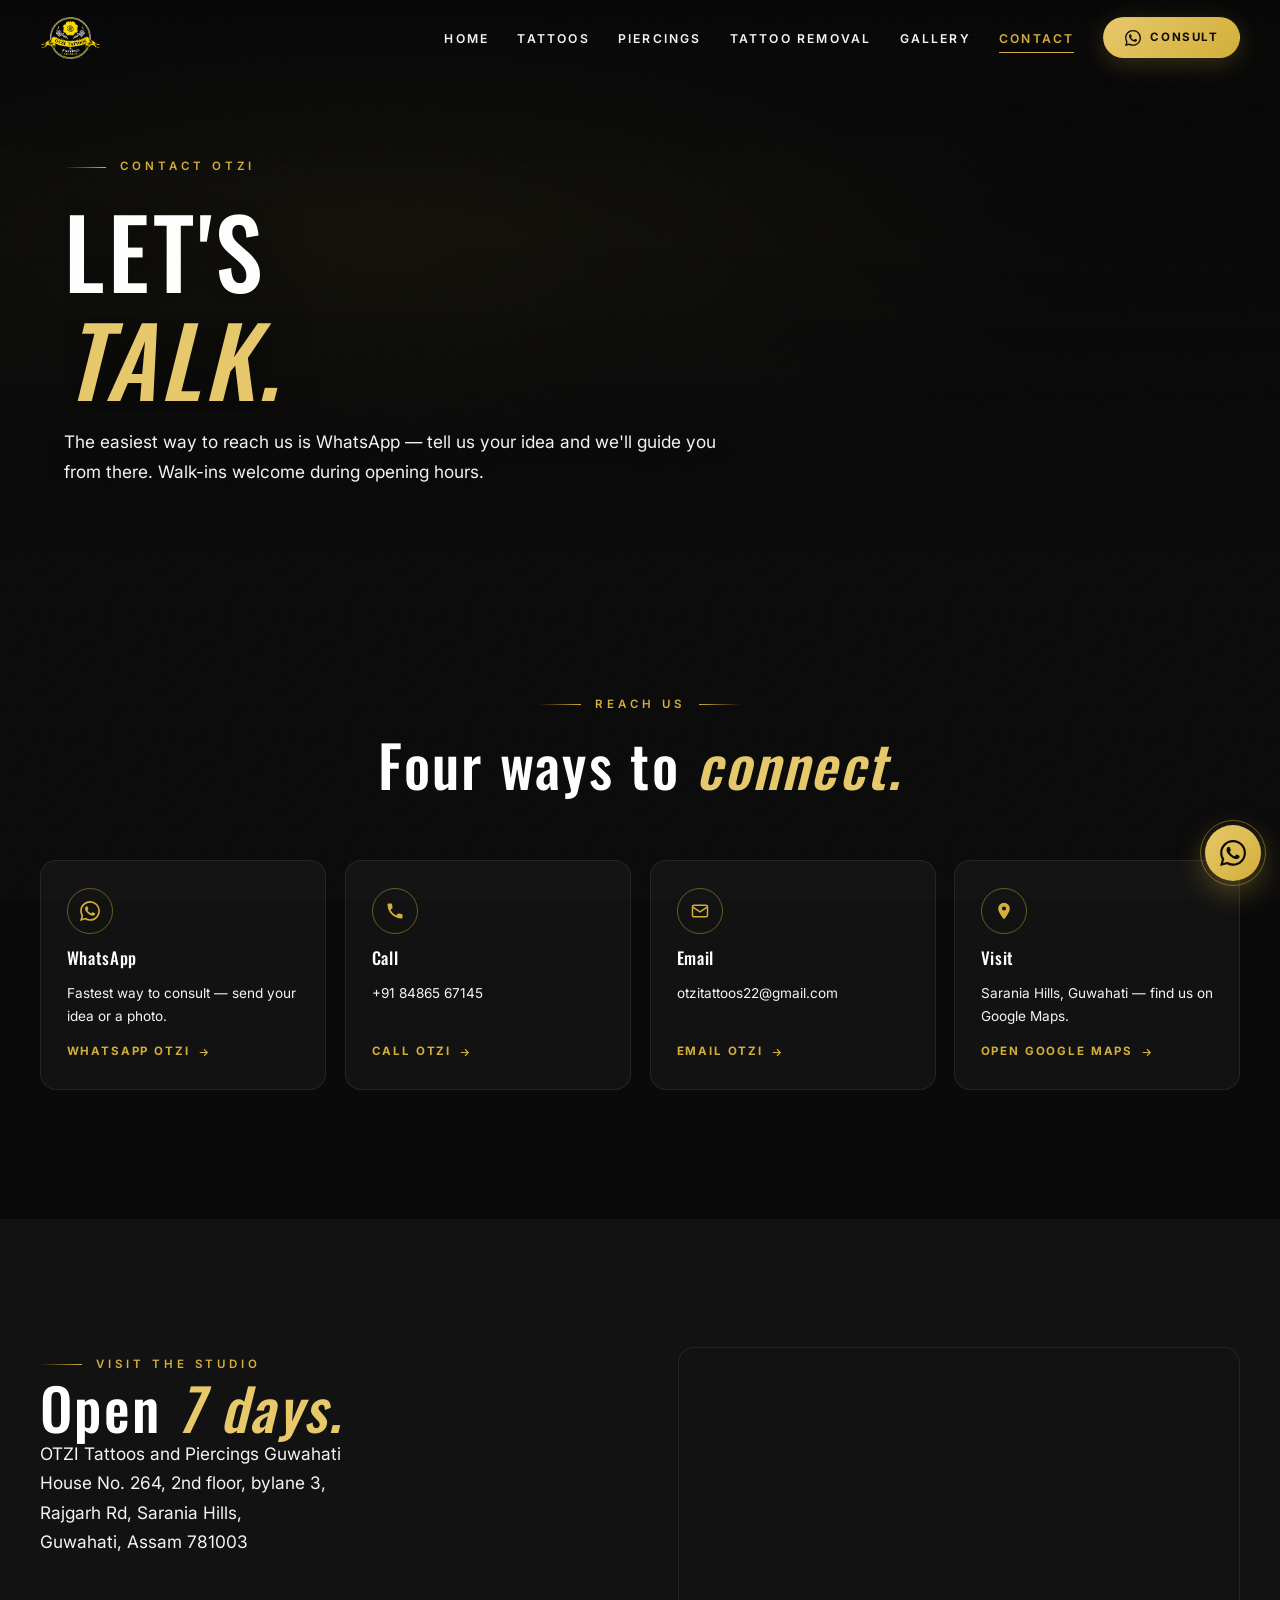
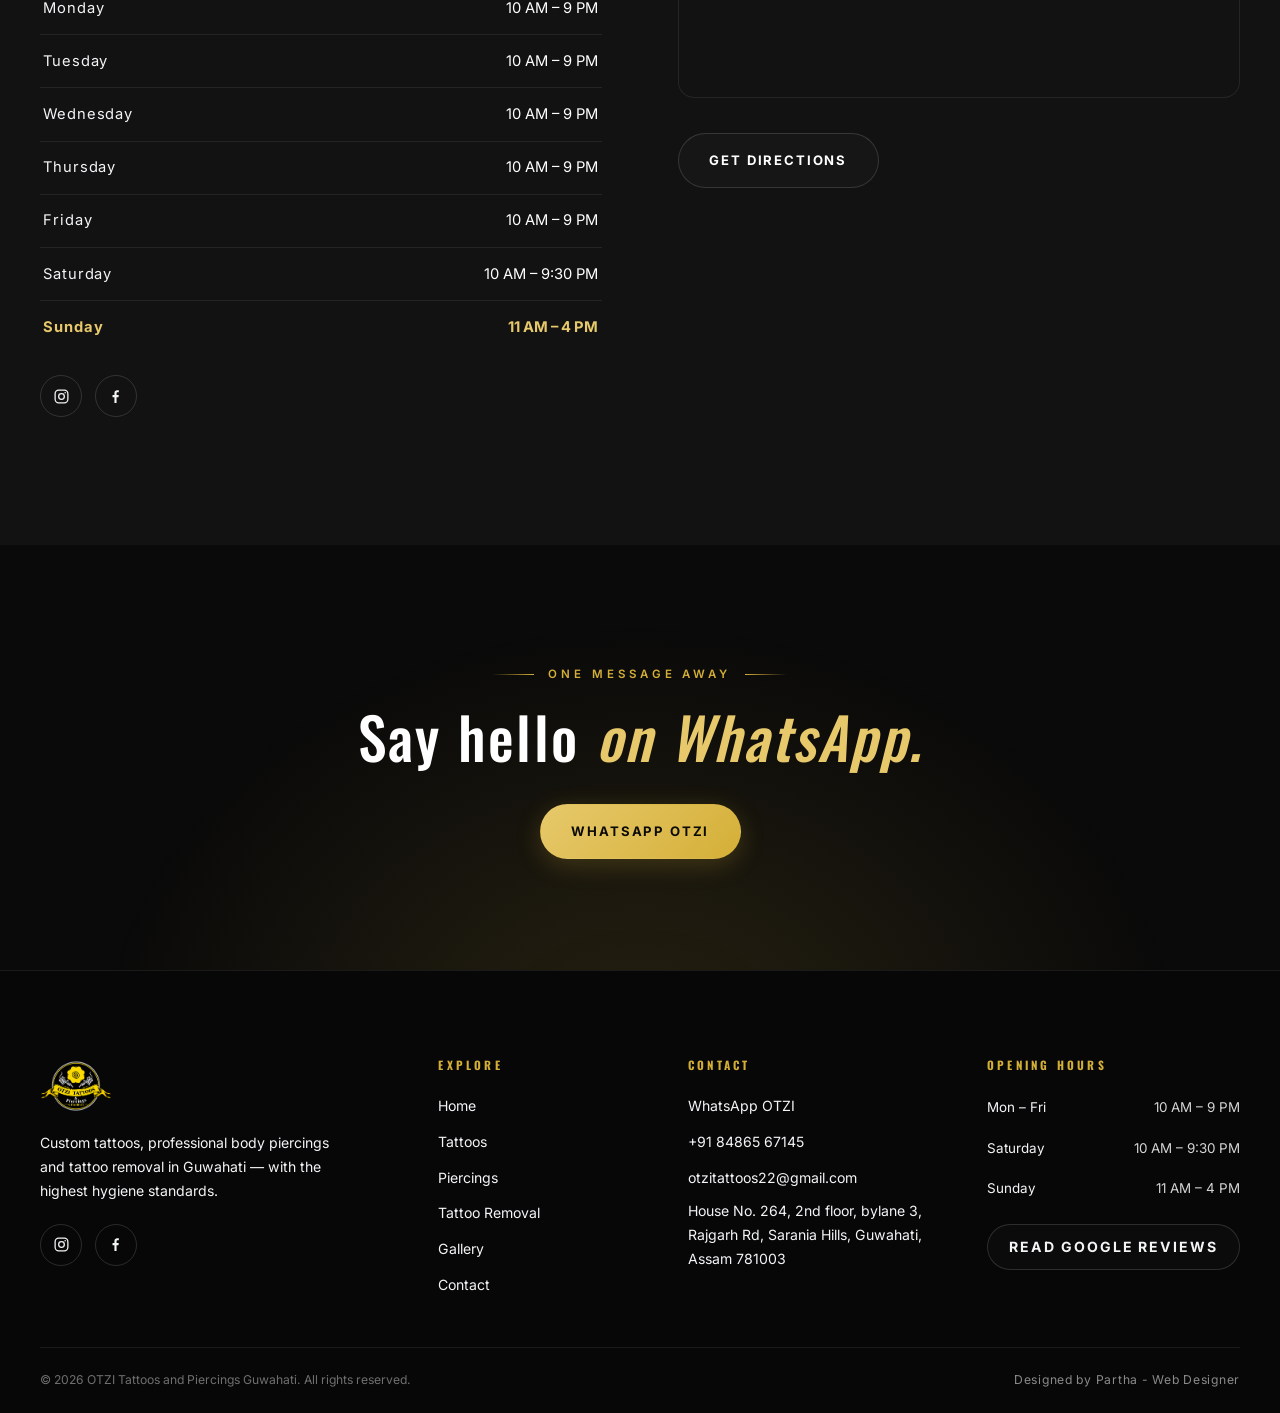
==== contact.html @ 778525e4 "Final testing  website" ====
<!DOCTYPE html>
<html lang="en">
<head>
  <meta charset="UTF-8">
  <meta name="viewport" content="width=device-width, initial-scale=1.0">
  <title>Contact OTZI Tattoos &amp; Piercings Guwahati</title>
  <meta name="description" content="Contact OTZI Tattoos and Piercings Guwahati — WhatsApp, call or email. House No. 264, 2nd floor, bylane 3, Rajgarh Rd, Sarania Hills, Guwahati. Open 7 days.">
  <link rel="canonical" href="./contact.html">
  <meta property="og:type" content="website">
  <meta property="og:title" content="Contact OTZI Tattoos &amp; Piercings Guwahati">
  <meta property="og:description" content="WhatsApp, call or visit OTZI in Sarania Hills, Guwahati. Open 7 days a week.">
  <meta property="og:image" content="assets/studio/reception.jpg">
  <link rel="icon" type="image/svg+xml" href="assets/logo/favicon.svg">
  <link rel="icon" type="image/png" href="assets/logo/logo.png">
  <link rel="preconnect" href="https://fonts.googleapis.com">
  <link rel="preconnect" href="https://fonts.gstatic.com" crossorigin>
  <link href="https://fonts.googleapis.com/css2?family=Oswald:wght@400;500;600;700&family=Inter:wght@300;400;500;600;700;800&display=swap" rel="stylesheet">
  <link rel="stylesheet" href="css/style.css">
</head>
<body>
  <a class="skip-link" href="#main">Skip to content</a>

  <header class="site-header" id="site-header">
    <div class="container header-inner">
      <a href="index.html" class="brand" data-testid="logo-link" aria-label="OTZI Tattoos and Piercings Guwahati — Home">
        <img src="assets/logo/logo.png" alt="OTZI Tattoos and Piercings Guwahati logo" class="brand-logo" width="300" height="120">
      </a>
      <nav class="main-nav" aria-label="Primary navigation">
        <ul>
          <li><a class="nav-link" data-nav="index.html" href="index.html" data-testid="nav-home">Home</a></li>
          <li><a class="nav-link" data-nav="tattoos.html" href="tattoos.html" data-testid="nav-tattoos">Tattoos</a></li>
          <li><a class="nav-link" data-nav="piercings.html" href="piercings.html" data-testid="nav-piercings">Piercings</a></li>
          <li><a class="nav-link" data-nav="tattoo-removal.html" href="tattoo-removal.html" data-testid="nav-removal">Tattoo Removal</a></li>
          <li><a class="nav-link" data-nav="gallery.html" href="gallery.html" data-testid="nav-gallery">Gallery</a></li>
          <li><a class="nav-link" data-nav="contact.html" href="contact.html" data-testid="nav-contact">Contact</a></li>
          <li><a class="btn btn-gold btn-sm" data-magnetic data-testid="nav-whatsapp" href="https://wa.me/918486567145?text=Hi%20OTZI%2C%20I%20want%20to%20consult%20about%20a%20tattoo%20or%20piercing." target="_blank" rel="noopener noreferrer"><svg viewBox="0 0 24 24" fill="currentColor" aria-hidden="true"><path d="M17.472 14.382c-.297-.149-1.758-.867-2.03-.967-.273-.099-.471-.148-.67.15-.197.297-.767.966-.94 1.164-.173.199-.347.223-.644.075-.297-.15-1.255-.463-2.39-1.475-.883-.788-1.48-1.761-1.653-2.059-.173-.297-.018-.458.13-.606.134-.133.298-.347.446-.52.149-.174.198-.298.298-.497.099-.198.05-.371-.025-.52-.075-.149-.669-1.612-.916-2.207-.242-.579-.487-.5-.669-.51-.173-.008-.371-.01-.57-.01-.198 0-.52.074-.792.372-.272.297-1.04 1.016-1.04 2.479 0 1.462 1.065 2.875 1.213 3.074.149.198 2.096 3.2 5.077 4.487.709.306 1.262.489 1.694.625.712.227 1.36.195 1.871.118.571-.085 1.758-.719 2.006-1.413.248-.694.248-1.289.173-1.413-.074-.124-.272-.198-.57-.347m-5.421 7.403h-.004a9.87 9.87 0 01-5.031-1.378l-.361-.214-3.741.982.998-3.648-.235-.374a9.86 9.86 0 01-1.51-5.26c.001-5.45 4.436-9.884 9.888-9.884 2.64 0 5.122 1.03 6.988 2.898a9.825 9.825 0 012.893 6.994c-.003 5.45-4.437 9.884-9.885 9.884m8.413-18.297A11.815 11.815 0 0012.05 0C5.495 0 .16 5.335.157 11.892c0 2.096.547 4.142 1.588 5.945L.057 24l6.305-1.654a11.882 11.882 0 005.683 1.448h.005c6.554 0 11.89-5.335 11.893-11.893a11.821 11.821 0 00-3.48-8.413Z"/></svg>Consult</a></li>
        </ul>
      </nav>
      <button class="menu-toggle" data-testid="menu-toggle" aria-label="Open menu" aria-expanded="false" aria-controls="mobile-menu"><span></span><span></span><span></span></button>
    </div>
  </header>

  <div class="mobile-menu" id="mobile-menu">
    <nav aria-label="Mobile navigation">
      <ul>
        <li><a class="m-link" data-nav="index.html" href="index.html" style="transition-delay:.06s">Home</a></li>
        <li><a class="m-link" data-nav="tattoos.html" href="tattoos.html" style="transition-delay:.11s">Tattoos</a></li>
        <li><a class="m-link" data-nav="piercings.html" href="piercings.html" style="transition-delay:.16s">Piercings</a></li>
        <li><a class="m-link" data-nav="tattoo-removal.html" href="tattoo-removal.html" style="transition-delay:.21s">Tattoo Removal</a></li>
        <li><a class="m-link" data-nav="gallery.html" href="gallery.html" style="transition-delay:.26s">Gallery</a></li>
        <li><a class="m-link" data-nav="contact.html" href="contact.html" style="transition-delay:.31s">Contact</a></li>
      </ul>
    </nav>
    <div class="m-cta">
      <a class="btn btn-gold" data-testid="mobile-whatsapp" href="https://wa.me/918486567145?text=Hi%20OTZI%2C%20I%20want%20to%20consult%20about%20a%20tattoo%20or%20piercing." target="_blank" rel="noopener noreferrer">Consult on WhatsApp</a>
    </div>
    <div class="m-socials socials">
      <a href="https://www.instagram.com/otzi_tattoos22?utm_source=ig_web_button_share_sheet&stkn=ZDNlZDc0MzIxNw==" target="_blank" rel="noopener noreferrer" aria-label="OTZI on Instagram" data-testid="mobile-instagram"><svg viewBox="0 0 24 24" fill="none" stroke="currentColor" stroke-width="1.8" aria-hidden="true"><rect x="3" y="3" width="18" height="18" rx="5"/><circle cx="12" cy="12" r="4"/><circle cx="17.2" cy="6.8" r="1.1" fill="currentColor" stroke="none"/></svg></a>
      <a href="https://www.facebook.com/share/1dkEFU6U72/" target="_blank" rel="noopener noreferrer" aria-label="OTZI on Facebook" data-testid="mobile-facebook"><svg viewBox="0 0 24 24" fill="currentColor" aria-hidden="true"><path d="M13.5 21v-8h2.7l.4-3.2h-3.1V7.7c0-.9.3-1.6 1.7-1.6h1.5V3.2c-.3 0-1.2-.1-2.3-.1-2.3 0-3.9 1.4-3.9 4v2.7H7.8V13h2.7v8h3z"/></svg></a>
    </div>
  </div>

  <main id="main">
    <!-- PAGE HERO -->
    <section class="page-hero hero" aria-label="Contact OTZI">
      <div class="hero-bg"><picture><source media="(min-width: 768px)" srcset="assets/studio/hero-desktop.jpg"><img src="assets/studio/hero-mobile.jpg" alt="OTZI studio in Sarania Hills, Guwahati" fetchpriority="high"></picture></div>
      <div class="hero-veil"></div>
      <div class="container hero-inner">
        <p class="eyebrow fade-item" style="--d:.1s">Contact OTZI</p>
        <h1>
          <span class="line"><span>LET'S</span></span>
          <span class="line"><span class="gold-i">TALK.</span></span>
        </h1>
        <p class="lead fade-item" style="--d:.35s">The easiest way to reach us is WhatsApp — tell us your idea and we'll guide you from there. Walk-ins welcome during opening hours.</p>
      </div>
    </section>

    <!-- CONTACT CARDS -->
    <section class="section" aria-labelledby="reach-title">
      <div class="container">
        <div class="section-head center">
          <p class="eyebrow centered reveal">Reach Us</p>
          <h2 id="reach-title" class="reveal" style="--d:.1s">Four ways to <span class="gold-i">connect.</span></h2>
        </div>
        <div class="contact-cards">
          <a class="contact-card reveal" style="--d:.05s" data-testid="contact-whatsapp" href="https://wa.me/918486567145?text=Hi%20OTZI%2C%20I%20want%20to%20consult%20about%20a%20tattoo%20or%20piercing." target="_blank" rel="noopener noreferrer">
            <span class="c-icon"><svg viewBox="0 0 24 24" fill="currentColor" aria-hidden="true"><path d="M17.472 14.382c-.297-.149-1.758-.867-2.03-.967-.273-.099-.471-.148-.67.15-.197.297-.767.966-.94 1.164-.173.199-.347.223-.644.075-.297-.15-1.255-.463-2.39-1.475-.883-.788-1.48-1.761-1.653-2.059-.173-.297-.018-.458.13-.606.134-.133.298-.347.446-.52.149-.174.198-.298.298-.497.099-.198.05-.371-.025-.52-.075-.149-.669-1.612-.916-2.207-.242-.579-.487-.5-.669-.51-.173-.008-.371-.01-.57-.01-.198 0-.52.074-.792.372-.272.297-1.04 1.016-1.04 2.479 0 1.462 1.065 2.875 1.213 3.074.149.198 2.096 3.2 5.077 4.487.709.306 1.262.489 1.694.625.712.227 1.36.195 1.871.118.571-.085 1.758-.719 2.006-1.413.248-.694.248-1.289.173-1.413-.074-.124-.272-.198-.57-.347m-5.421 7.403h-.004a9.87 9.87 0 01-5.031-1.378l-.361-.214-3.741.982.998-3.648-.235-.374a9.86 9.86 0 01-1.51-5.26c.001-5.45 4.436-9.884 9.888-9.884 2.64 0 5.122 1.03 6.988 2.898a9.825 9.825 0 012.893 6.994c-.003 5.45-4.437 9.884-9.885 9.884m8.413-18.297A11.815 11.815 0 0012.05 0C5.495 0 .16 5.335.157 11.892c0 2.096.547 4.142 1.588 5.945L.057 24l6.305-1.654a11.882 11.882 0 005.683 1.448h.005c6.554 0 11.89-5.335 11.893-11.893a11.821 11.821 0 00-3.48-8.413Z"/></svg></span>
            <h3>WhatsApp</h3>
            <p>Fastest way to consult — send your idea or a photo.</p>
            <span class="c-link">WhatsApp OTZI <svg viewBox="0 0 24 24" fill="none" stroke="currentColor" stroke-width="2" aria-hidden="true"><path d="M5 12h14M13 6l6 6-6 6"/></svg></span>
          </a>
          <a class="contact-card reveal" style="--d:.12s" data-testid="contact-call" href="tel:+918486567145">
            <span class="c-icon"><svg viewBox="0 0 24 24" fill="currentColor" aria-hidden="true"><path d="M6.62 10.79a15.05 15.05 0 006.59 6.59l2.2-2.2a1 1 0 011.02-.24c1.12.37 2.33.57 3.57.57a1 1 0 011 1V20a1 1 0 01-1 1C10.4 21 3 13.6 3 4a1 1 0 011-1h3.5a1 1 0 011 1c0 1.25.2 2.45.57 3.57a1 1 0 01-.25 1.02l-2.2 2.2z"/></svg></span>
            <h3>Call</h3>
            <p>+91 84865 67145</p>
            <span class="c-link">Call OTZI <svg viewBox="0 0 24 24" fill="none" stroke="currentColor" stroke-width="2" aria-hidden="true"><path d="M5 12h14M13 6l6 6-6 6"/></svg></span>
          </a>
          <a class="contact-card reveal" style="--d:.19s" data-testid="contact-email" href="mailto:otzitattoos22@gmail.com">
            <span class="c-icon"><svg viewBox="0 0 24 24" fill="none" stroke="currentColor" stroke-width="1.8" aria-hidden="true"><rect x="3" y="5" width="18" height="14" rx="2"/><path d="M3 7l9 6 9-6"/></svg></span>
            <h3>Email</h3>
            <p>otzitattoos22@gmail.com</p>
            <span class="c-link">Email OTZI <svg viewBox="0 0 24 24" fill="none" stroke="currentColor" stroke-width="2" aria-hidden="true"><path d="M5 12h14M13 6l6 6-6 6"/></svg></span>
          </a>
          <a class="contact-card reveal" style="--d:.26s" data-testid="contact-maps" href="https://maps.app.goo.gl/goTLdsNbNupBTDGr5" target="_blank" rel="noopener noreferrer">
            <span class="c-icon"><svg viewBox="0 0 24 24" fill="currentColor" aria-hidden="true"><path d="M12 2a7 7 0 00-7 7c0 5.25 7 13 7 13s7-7.75 7-13a7 7 0 00-7-7zm0 9.5A2.5 2.5 0 1112 6.5a2.5 2.5 0 010 5z"/></svg></span>
            <h3>Visit</h3>
            <p>Sarania Hills, Guwahati — find us on Google Maps.</p>
            <span class="c-link">Open Google Maps <svg viewBox="0 0 24 24" fill="none" stroke="currentColor" stroke-width="2" aria-hidden="true"><path d="M5 12h14M13 6l6 6-6 6"/></svg></span>
          </a>
        </div>
      </div>
    </section>

    <!-- HOURS + MAP -->
    <section class="section section-alt" aria-labelledby="visit-title">
      <div class="container split" style="align-items:start">
        <div>
          <p class="eyebrow reveal">Visit The Studio</p>
          <h2 id="visit-title" class="reveal" style="--d:.1s">Open <span class="gold-i">7 days.</span></h2>
          <p class="lead reveal" style="--d:.18s">OTZI Tattoos and Piercings Guwahati<br>House No. 264, 2nd floor, bylane 3,<br>Rajgarh Rd, Sarania Hills,<br>Guwahati, Assam 781003</p>
          <table class="hours-table reveal" style="--d:.26s;margin-top:1.6rem" aria-label="Opening hours">
            <tbody>
              <tr data-day="1"><td>Monday</td><td>10 AM – 9 PM</td></tr>
              <tr data-day="2"><td>Tuesday</td><td>10 AM – 9 PM</td></tr>
              <tr data-day="3"><td>Wednesday</td><td>10 AM – 9 PM</td></tr>
              <tr data-day="4"><td>Thursday</td><td>10 AM – 9 PM</td></tr>
              <tr data-day="5"><td>Friday</td><td>10 AM – 9 PM</td></tr>
              <tr data-day="6"><td>Saturday</td><td>10 AM – 9:30 PM</td></tr>
              <tr data-day="0"><td>Sunday</td><td>11 AM – 4 PM</td></tr>
            </tbody>
          </table>
          <div class="socials reveal" style="--d:.34s">
            <a href="https://www.instagram.com/otzi_tattoos22?utm_source=ig_web_button_share_sheet&stkn=ZDNlZDc0MzIxNw==" target="_blank" rel="noopener noreferrer" aria-label="OTZI on Instagram" data-testid="contact-instagram"><svg viewBox="0 0 24 24" fill="none" stroke="currentColor" stroke-width="1.8" aria-hidden="true"><rect x="3" y="3" width="18" height="18" rx="5"/><circle cx="12" cy="12" r="4"/><circle cx="17.2" cy="6.8" r="1.1" fill="currentColor" stroke="none"/></svg></a>
            <a href="https://www.facebook.com/share/1dkEFU6U72/" target="_blank" rel="noopener noreferrer" aria-label="OTZI on Facebook" data-testid="contact-facebook"><svg viewBox="0 0 24 24" fill="currentColor" aria-hidden="true"><path d="M13.5 21v-8h2.7l.4-3.2h-3.1V7.7c0-.9.3-1.6 1.7-1.6h1.5V3.2c-.3 0-1.2-.1-2.3-.1-2.3 0-3.9 1.4-3.9 4v2.7H7.8V13h2.7v8h3z"/></svg></a>
          </div>
        </div>
        <div>
          <div class="map-frame reveal-scale" style="--d:.15s">
            <iframe title="OTZI Tattoos and Piercings Guwahati on Google Maps" src="https://www.google.com/maps?q=OTZI+Tattoos+and+Piercings+Guwahati&output=embed" loading="lazy" referrerpolicy="no-referrer-when-downgrade" allowfullscreen></iframe>
          </div>
          <div class="hero-ctas reveal" style="--d:.25s">
            <a class="btn btn-outline" data-testid="contact-directions" href="https://maps.app.goo.gl/goTLdsNbNupBTDGr5" target="_blank" rel="noopener noreferrer">Get Directions</a>
          </div>
        </div>
      </div>
    </section>

    <!-- CTA -->
    <section class="cta-band" aria-labelledby="cta-title">
      <div class="container">
        <p class="eyebrow centered reveal">One Message Away</p>
        <h2 id="cta-title" class="reveal" style="--d:.1s">Say hello <span class="gold-i">on WhatsApp.</span></h2>
        <div class="hero-ctas reveal" style="--d:.3s">
          <a class="btn btn-gold" data-magnetic data-testid="contact-final-cta" href="https://wa.me/918486567145?text=Hi%20OTZI%2C%20I%20want%20to%20consult%20about%20a%20tattoo%20or%20piercing." target="_blank" rel="noopener noreferrer">WhatsApp OTZI</a>
        </div>
      </div>
    </section>
  </main>

  <footer class="site-footer">
    <div class="container footer-grid">
      <div class="footer-brand">
        <img src="assets/logo/logo.png" alt="OTZI Tattoos and Piercings Guwahati logo" class="footer-logo" width="300" height="120" loading="lazy">
        <p>Custom tattoos, professional body piercings and tattoo removal in Guwahati — with the highest hygiene standards.</p>
        <div class="socials">
          <a href="https://www.instagram.com/otzi_tattoos22?utm_source=ig_web_button_share_sheet&stkn=ZDNlZDc0MzIxNw==" target="_blank" rel="noopener noreferrer" aria-label="OTZI on Instagram" data-testid="footer-instagram"><svg viewBox="0 0 24 24" fill="none" stroke="currentColor" stroke-width="1.8" aria-hidden="true"><rect x="3" y="3" width="18" height="18" rx="5"/><circle cx="12" cy="12" r="4"/><circle cx="17.2" cy="6.8" r="1.1" fill="currentColor" stroke="none"/></svg></a>
          <a href="https://www.facebook.com/share/1dkEFU6U72/" target="_blank" rel="noopener noreferrer" aria-label="OTZI on Facebook" data-testid="footer-facebook"><svg viewBox="0 0 24 24" fill="currentColor" aria-hidden="true"><path d="M13.5 21v-8h2.7l.4-3.2h-3.1V7.7c0-.9.3-1.6 1.7-1.6h1.5V3.2c-.3 0-1.2-.1-2.3-.1-2.3 0-3.9 1.4-3.9 4v2.7H7.8V13h2.7v8h3z"/></svg></a>
        </div>
      </div>
      <div class="footer-col">
        <h3 class="footer-h">Explore</h3>
        <ul>
          <li><a href="index.html" data-testid="footer-home">Home</a></li>
          <li><a href="tattoos.html" data-testid="footer-tattoos">Tattoos</a></li>
          <li><a href="piercings.html" data-testid="footer-piercings">Piercings</a></li>
          <li><a href="tattoo-removal.html" data-testid="footer-removal">Tattoo Removal</a></li>
          <li><a href="gallery.html" data-testid="footer-gallery">Gallery</a></li>
          <li><a href="contact.html" data-testid="footer-contact">Contact</a></li>
        </ul>
      </div>
      <div class="footer-col">
        <h3 class="footer-h">Contact</h3>
        <ul>
          <li><a href="https://wa.me/918486567145?text=Hi%20OTZI%2C%20I%20want%20to%20consult%20about%20a%20tattoo%20or%20piercing." target="_blank" rel="noopener noreferrer" data-testid="footer-whatsapp">WhatsApp OTZI</a></li>
          <li><a href="tel:+918486567145" data-testid="footer-phone">+91 84865 67145</a></li>
          <li><a href="mailto:otzitattoos22@gmail.com" data-testid="footer-email">otzitattoos22@gmail.com</a></li>
          <li><p>House No. 264, 2nd floor, bylane 3, Rajgarh Rd, Sarania Hills, Guwahati, Assam 781003</p></li>
        </ul>
      </div>
      <div class="footer-col">
        <h3 class="footer-h">Opening Hours</h3>
        <ul class="footer-hours">
          <li><span>Mon – Fri</span><span>10 AM – 9 PM</span></li>
          <li><span>Saturday</span><span>10 AM – 9:30 PM</span></li>
          <li><span>Sunday</span><span>11 AM – 4 PM</span></li>
        </ul>
        <div style="margin-top:1.2rem">
          <a class="btn btn-outline btn-sm" href="https://maps.app.goo.gl/goTLdsNbNupBTDGr5" target="_blank" rel="noopener noreferrer" data-testid="footer-reviews">Read Google Reviews</a>
        </div>
      </div>
    </div>
    <div class="footer-bottom container">
      <span>© 2026 OTZI Tattoos and Piercings Guwahati. All rights reserved.</span>
      <span class="credit">Designed by Partha - Web Designer</span>
    </div>
  </footer>

  <a class="wa-float" href="https://wa.me/918486567145?text=Hi%20OTZI%2C%20I%20want%20to%20consult%20about%20a%20tattoo%20or%20piercing." target="_blank" rel="noopener noreferrer" aria-label="Chat with OTZI on WhatsApp" data-testid="wa-float">
    <svg viewBox="0 0 24 24" fill="currentColor" aria-hidden="true"><path d="M17.472 14.382c-.297-.149-1.758-.867-2.03-.967-.273-.099-.471-.148-.67.15-.197.297-.767.966-.94 1.164-.173.199-.347.223-.644.075-.297-.15-1.255-.463-2.39-1.475-.883-.788-1.48-1.761-1.653-2.059-.173-.297-.018-.458.13-.606.134-.133.298-.347.446-.52.149-.174.198-.298.298-.497.099-.198.05-.371-.025-.52-.075-.149-.669-1.612-.916-2.207-.242-.579-.487-.5-.669-.51-.173-.008-.371-.01-.57-.01-.198 0-.52.074-.792.372-.272.297-1.04 1.016-1.04 2.479 0 1.462 1.065 2.875 1.213 3.074.149.198 2.096 3.2 5.077 4.487.709.306 1.262.489 1.694.625.712.227 1.36.195 1.871.118.571-.085 1.758-.719 2.006-1.413.248-.694.248-1.289.173-1.413-.074-.124-.272-.198-.57-.347m-5.421 7.403h-.004a9.87 9.87 0 01-5.031-1.378l-.361-.214-3.741.982.998-3.648-.235-.374a9.86 9.86 0 01-1.51-5.26c.001-5.45 4.436-9.884 9.888-9.884 2.64 0 5.122 1.03 6.988 2.898a9.825 9.825 0 012.893 6.994c-.003 5.45-4.437 9.884-9.885 9.884m8.413-18.297A11.815 11.815 0 0012.05 0C5.495 0 .16 5.335.157 11.892c0 2.096.547 4.142 1.588 5.945L.057 24l6.305-1.654a11.882 11.882 0 005.683 1.448h.005c6.554 0 11.89-5.335 11.893-11.893a11.821 11.821 0 00-3.48-8.413Z"/></svg>
  </a>

  <script src="https://unpkg.com/lenis@1/dist/lenis.min.js" defer></script>
  <script src="js/main.js" defer></script>
</body>
</html>
---- css/style.css ----
/* ============================================================
   OTZI Tattoos & Piercings Guwahati — Premium Dark Minimal
   ============================================================ */
:root {
  --bg: #0a0a0a;
  --bg-2: #121212;
  --card: #121212;
  --card-2: #161616;
  --gold: #d4af37;
  --gold-light: #e7c96b;
  --text: #ffffff;
  --muted: #f3f4f6;
  --border: rgba(255, 255, 255, 0.08);
  --border-strong: rgba(255, 255, 255, 0.14);
  --gold-border: rgba(212, 175, 55, 0.45);
  --serif: "Oswald", "Arial Narrow", sans-serif;
  --sans: "Inter", "Segoe UI", sans-serif;
  --ease: cubic-bezier(0.16, 1, 0.3, 1);
  --container: 1200px;
  --header-h: 76px;
}

* { margin: 0; padding: 0; box-sizing: border-box; }

html {
  scroll-behavior: smooth;
  -webkit-text-size-adjust: 100%;
}

body {
  background: var(--bg);
  color: var(--text);
  font-family: var(--sans);
  font-size: 1rem;
  line-height: 1.7;
  overflow-x: hidden;
  -webkit-font-smoothing: antialiased;
}

img, video { max-width: 100%; display: block; }
img { height: auto; }
a { color: inherit; text-decoration: none; }
ul { list-style: none; }
button { font-family: inherit; cursor: pointer; }

::selection { background: var(--gold); color: #0a0a0a; }

body::before {
  content: "";
  position: fixed;
  inset: 0;
  pointer-events: none;
  z-index: 2000;
  opacity: 0.05;
  background-image: url("data:image/svg+xml,%3Csvg xmlns='http://www.w3.org/2000/svg' width='120' height='120'%3E%3Cfilter id='n'%3E%3CfeTurbulence type='fractalNoise' baseFrequency='0.9' numOctaves='2'/%3E%3C/filter%3E%3Crect width='120' height='120' filter='url(%23n)' opacity='0.6'/%3E%3C/svg%3E");
}

:focus-visible {
  outline: 2px solid var(--gold);
  outline-offset: 3px;
  border-radius: 2px;
}

.container {
  width: min(var(--container), 100% - 2.5rem);
  margin-inline: auto;
}

.skip-link {
  position: absolute;
  left: -999px;
  top: 0;
  background: var(--gold);
  color: #0a0a0a;
  padding: 0.6rem 1.2rem;
  z-index: 3000;
  font-weight: 700;
}
.skip-link:focus { left: 0.6rem; top: 0.6rem; }

/* ---------- Typography ---------- */
h1, h2, h3, .serif { font-family: var(--serif); font-weight: 400; line-height: 1.12; }
h1 { font-size: clamp(2.6rem, 8.5vw, 6rem); letter-spacing: 0.02em; }
h2 { font-size: clamp(2rem, 5.4vw, 3.6rem); letter-spacing: 0.015em; }
h3 { font-size: clamp(1.25rem, 2.6vw, 1.7rem); }

.eyebrow {
  display: inline-flex;
  align-items: center;
  gap: 0.9rem;
  font-size: 0.72rem;
  letter-spacing: 0.34em;
  text-transform: uppercase;
  color: var(--gold);
  font-weight: 600;
}
.eyebrow::before {
  content: "";
  width: 42px;
  height: 1px;
  background: linear-gradient(90deg, transparent, var(--gold));
}
.eyebrow.centered::after {
  content: "";
  width: 42px;
  height: 1px;
  background: linear-gradient(90deg, var(--gold), transparent);
}

.lead { color: var(--muted); font-size: clamp(0.95rem, 1.6vw, 1.08rem); max-width: 60ch; }
.center { text-align: center; }
.center .lead { margin-inline: auto; }
.gold { color: var(--gold); }
.gold-i { color: var(--gold-light); font-style: italic; }

/* ---------- Buttons ---------- */
.btn {
  display: inline-flex;
  align-items: center;
  justify-content: center;
  gap: 0.6rem;
  padding: 0.95rem 1.9rem;
  border-radius: 999px;
  font-size: 0.82rem;
  font-weight: 700;
  letter-spacing: 0.14em;
  text-transform: uppercase;
  border: 1px solid transparent;
  transition: transform 0.45s var(--ease), box-shadow 0.45s var(--ease),
    background-color 0.3s ease, color 0.3s ease, border-color 0.3s ease;
  will-change: transform;
  white-space: nowrap;
}
.btn svg { width: 16px; height: 16px; flex: none; }
.btn-gold {
  background: linear-gradient(135deg, var(--gold-light), var(--gold));
  color: #0c0a05;
  box-shadow: 0 6px 24px rgba(212, 175, 55, 0.22);
}
.btn-gold:hover {
  transform: translateY(-3px);
  box-shadow: 0 12px 34px rgba(212, 175, 55, 0.34);
}
.btn-outline {
  border-color: var(--border-strong);
  color: var(--text);
  background: rgba(255, 255, 255, 0.02);
}
.btn-outline:hover {
  border-color: var(--gold-border);
  color: var(--gold-light);
  transform: translateY(-3px);
}
.btn-sm { padding: 0.62rem 1.3rem; font-size: 0.72rem; }

/* ---------- Header ---------- */
.site-header {
  position: fixed;
  inset: 0 0 auto 0;
  z-index: 900;
  transition: background-color 0.45s ease, border-color 0.45s ease, box-shadow 0.45s ease;
  border-bottom: 1px solid transparent;
}
.site-header.scrolled {
  background: rgba(5, 5, 5, 0.86);
  backdrop-filter: blur(16px);
  -webkit-backdrop-filter: blur(16px);
  border-bottom-color: var(--border);
  box-shadow: 0 10px 40px rgba(0, 0, 0, 0.45);
}
.header-inner {
  display: flex;
  align-items: center;
  justify-content: space-between;
  gap: 1rem;
  height: var(--header-h);
}
.brand { display: inline-flex; align-items: center; z-index: 1001; }
.brand-logo {
  height: 46px;
  width: auto;
  transition: transform 0.5s var(--ease);
}
.brand:hover .brand-logo { transform: scale(1.04); }

.main-nav ul { display: flex; align-items: center; gap: clamp(1.1rem, 2.2vw, 2.1rem); }
.nav-link {
  position: relative;
  font-size: 0.76rem;
  font-weight: 600;
  letter-spacing: 0.18em;
  text-transform: uppercase;
  color: var(--muted);
  padding: 0.4rem 0;
  transition: color 0.3s ease;
}
.nav-link::after {
  content: "";
  position: absolute;
  left: 0;
  bottom: 0;
  width: 100%;
  height: 1px;
  background: var(--gold);
  transform: scaleX(0);
  transform-origin: right;
  transition: transform 0.45s var(--ease);
}
.nav-link:hover { color: var(--text); }
.nav-link:hover::after { transform: scaleX(1); transform-origin: left; }
.nav-link.active { color: var(--gold); }
.nav-link.active::after { transform: scaleX(1); }

.menu-toggle {
  display: none;
  flex-direction: column;
  justify-content: center;
  gap: 6px;
  width: 46px;
  height: 46px;
  background: transparent;
  border: 1px solid var(--border-strong);
  border-radius: 50%;
  align-items: center;
  z-index: 1001;
  transition: border-color 0.3s ease;
}
.menu-toggle span {
  display: block;
  width: 18px;
  height: 1.6px;
  background: var(--text);
  transition: transform 0.4s var(--ease), opacity 0.3s ease;
}
.menu-toggle:hover { border-color: var(--gold-border); }
.menu-toggle[aria-expanded="true"] span:nth-child(1) { transform: translateY(7.6px) rotate(45deg); }
.menu-toggle[aria-expanded="true"] span:nth-child(2) { opacity: 0; }
.menu-toggle[aria-expanded="true"] span:nth-child(3) { transform: translateY(-7.6px) rotate(-45deg); }

.mobile-menu {
  position: fixed;
  inset: 0;
  z-index: 950;
  background: rgba(5, 5, 5, 0.97);
  backdrop-filter: blur(10px);
  display: flex;
  flex-direction: column;
  justify-content: center;
  padding: calc(var(--header-h) + 1rem) 2rem 2.5rem;
  opacity: 0;
  visibility: hidden;
  transition: opacity 0.5s var(--ease), visibility 0.5s;
}
.mobile-menu.open { opacity: 1; visibility: visible; }
.mobile-menu nav ul { display: flex; flex-direction: column; gap: 0.35rem; }
.mobile-menu .m-link {
  display: block;
  font-family: var(--serif);
  font-size: clamp(1.9rem, 8vw, 2.7rem);
  padding: 0.45rem 0;
  color: var(--text);
  border-bottom: 1px solid var(--border);
  opacity: 0;
  transform: translateY(24px);
  transition: opacity 0.6s var(--ease), transform 0.6s var(--ease), color 0.3s ease, padding-left 0.3s ease;
}
.mobile-menu.open .m-link { opacity: 1; transform: none; }
.mobile-menu .m-link:hover, .mobile-menu .m-link.active { color: var(--gold); padding-left: 0.6rem; }
.mobile-menu .m-link.active { color: var(--gold); }
.mobile-menu .m-cta { margin-top: 1.8rem; opacity: 0; transform: translateY(20px); transition: opacity 0.6s var(--ease) 0.35s, transform 0.6s var(--ease) 0.35s; }
.mobile-menu.open .m-cta { opacity: 1; transform: none; }
.mobile-menu .m-socials { display: flex; gap: 1rem; margin-top: 1.6rem; opacity: 0; transition: opacity 0.6s ease 0.45s; }
.mobile-menu.open .m-socials { opacity: 1; }
body.menu-open { overflow: hidden; }

/* ---------- Hero ---------- */
.hero {
  position: relative;
  min-height: 100svh;
  display: flex;
  align-items: center;
  overflow: hidden;
  perspective: 1200px;
}
.hero-bg {
  position: absolute;
  inset: -6%;
  z-index: 0;
  will-change: transform;
}
.hero-bg img {
  width: 100%;
  height: 100%;
  object-fit: cover;
  object-position: center;
  transform: scale(1.05);
}
.hero-veil {
  position: absolute;
  inset: 0;
  z-index: 1;
  background:
    linear-gradient(180deg, rgba(5, 5, 5, 0.62) 0%, rgba(5, 5, 5, 0.42) 40%, var(--bg) 100%),
    radial-gradient(ellipse at 30% 45%, rgba(212, 175, 55, 0.1), transparent 55%);
}
.hero-inner {
  position: relative;
  z-index: 2;
  padding: calc(var(--header-h) + 3rem) 0 6rem;
  transform-style: preserve-3d;
}
.hero h1 { margin: 1.4rem 0 1.3rem; text-shadow: 0 4px 40px rgba(0, 0, 0, 0.6); }
.hero h1 .line { display: block; overflow: hidden; }
.hero h1 .line > span { display: inline-block; }
.hero .lead { text-shadow: 0 2px 18px rgba(0, 0, 0, 0.7); }
.hero-ctas { display: flex; flex-wrap: wrap; gap: 1rem; margin-top: 2.2rem; }
.hero-line {
  width: 72px;
  height: 1px;
  background: linear-gradient(90deg, var(--gold), transparent);
  margin-top: 2.6rem;
  position: relative;
}
.hero-line::after {
  content: "";
  position: absolute;
  inset: 0;
  background: linear-gradient(90deg, var(--gold-light), transparent);
  animation: lineGlow 3.2s ease-in-out infinite;
}
@keyframes lineGlow { 0%, 100% { opacity: 0.2; } 50% { opacity: 1; } }

.particles { position: absolute; inset: 0; z-index: 1; pointer-events: none; }
.particles i {
  position: absolute;
  width: 3px;
  height: 3px;
  border-radius: 50%;
  background: var(--gold);
  opacity: 0;
  animation: drift var(--dur, 14s) linear infinite;
  animation-delay: var(--del, 0s);
}
@keyframes drift {
  0% { transform: translate3d(0, 0, 0); opacity: 0; }
  12% { opacity: 0.55; }
  85% { opacity: 0.3; }
  100% { transform: translate3d(var(--dx, 30px), -46vh, 0); opacity: 0; }
}

.scroll-hint {
  position: absolute;
  left: 50%;
  bottom: 2rem;
  z-index: 3;
  transform: translateX(-50%);
  display: flex;
  flex-direction: column;
  align-items: center;
  gap: 0.6rem;
  color: var(--muted);
  font-size: 0.62rem;
  letter-spacing: 0.3em;
  text-transform: uppercase;
}
.scroll-hint::after {
  content: "";
  width: 1px;
  height: 44px;
  background: linear-gradient(180deg, var(--gold), transparent);
  animation: hintDrop 2.2s var(--ease) infinite;
}
@keyframes hintDrop {
  0% { transform: scaleY(0); transform-origin: top; }
  55% { transform: scaleY(1); transform-origin: top; }
  56% { transform-origin: bottom; }
  100% { transform: scaleY(0); transform-origin: bottom; }
}

/* Page hero (inner pages) */
.page-hero {
  position: relative;
  min-height: 62svh;
  display: flex;
  align-items: flex-end;
  overflow: hidden;
}
.page-hero .hero-inner { padding: calc(var(--header-h) + 4rem) 0 4.5rem; width: 100%; }
.page-hero h1 { margin: 1.2rem 0 1rem; }

/* ---------- Sections ---------- */
.section { padding: clamp(4.5rem, 10vw, 8.5rem) 0; position: relative; }
.section-alt { background: var(--bg-2); }
.section-head { margin-bottom: clamp(2.4rem, 5vw, 4rem); }
.section-head h2 { margin: 1.1rem 0 1rem; }
.split {
  display: grid;
  grid-template-columns: 1fr 1fr;
  gap: clamp(2.5rem, 6vw, 5.5rem);
  align-items: center;
}
.divider {
  height: 1px;
  background: linear-gradient(90deg, transparent, var(--border-strong), transparent);
  width: 100%;
}

/* ---------- Cards / grids ---------- */
.grid-3 { display: grid; grid-template-columns: repeat(3, 1fr); gap: 1.4rem; }
.grid-4 { display: grid; grid-template-columns: repeat(4, 1fr); gap: 1.4rem; }
.grid-2 { display: grid; grid-template-columns: repeat(2, 1fr); gap: 1.4rem; }

.card {
  position: relative;
  background: var(--card);
  border: 1px solid var(--border);
  border-radius: 14px;
  overflow: hidden;
  transition: border-color 0.4s ease, box-shadow 0.5s var(--ease), transform 0.5s var(--ease);
  transform-style: preserve-3d;
}
.card:hover {
  border-color: var(--gold-border);
  box-shadow: 0 24px 60px rgba(0, 0, 0, 0.55), 0 0 0 1px rgba(212, 175, 55, 0.12);
}
.card .media {
  overflow: hidden;
  aspect-ratio: 4 / 5;
  background: var(--bg-2);
}
.card .media img, .card .media video {
  width: 100%;
  height: 100%;
  object-fit: cover;
  transition: transform 1s var(--ease), filter 0.6s ease;
}
.card:hover .media img { transform: scale(1.07); }
.card .card-body { padding: 1.3rem 1.4rem 1.5rem; }
.card .card-body h3 { margin-bottom: 0.35rem; }
.card .card-body p { color: var(--muted); font-size: 0.9rem; }
.card .tag {
  position: absolute;
  top: 1rem;
  left: 1rem;
  z-index: 2;
  font-size: 0.62rem;
  letter-spacing: 0.22em;
  text-transform: uppercase;
  color: var(--gold-light);
  background: rgba(5, 5, 5, 0.72);
  border: 1px solid var(--gold-border);
  padding: 0.35rem 0.8rem;
  border-radius: 999px;
  backdrop-filter: blur(6px);
}

.chip-row { display: flex; flex-wrap: wrap; gap: 0.6rem; margin-top: 1.8rem; }
.chip {
  font-size: 0.74rem;
  letter-spacing: 0.08em;
  color: var(--muted);
  border: 1px solid var(--border);
  padding: 0.5rem 1rem;
  border-radius: 999px;
  transition: color 0.3s ease, border-color 0.3s ease, transform 0.3s var(--ease);
}
.chip:hover { color: var(--gold-light); border-color: var(--gold-border); transform: translateY(-2px); }

/* Feature list */
.feature {
  padding: 1.8rem;
  background: var(--card);
  border: 1px solid var(--border);
  border-radius: 14px;
  transition: border-color 0.4s ease, transform 0.5s var(--ease), background-color 0.4s ease;
}
.feature:hover { border-color: var(--gold-border); transform: translateY(-5px); background: var(--card-2); }
.feature .f-icon {
  width: 44px;
  height: 44px;
  display: grid;
  place-items: center;
  border: 1px solid var(--gold-border);
  border-radius: 50%;
  color: var(--gold);
  margin-bottom: 1.1rem;
}
.feature .f-icon svg { width: 19px; height: 19px; }
.feature h3 { font-size: 1.15rem; margin-bottom: 0.5rem; }
.feature p { color: var(--muted); font-size: 0.9rem; }

/* Stats */
.stats { display: flex; flex-wrap: wrap; gap: clamp(1.6rem, 4vw, 3.6rem); margin-top: 2.6rem; }
.stat .num { font-family: var(--serif); font-size: clamp(2rem, 4.5vw, 3rem); color: var(--gold-light); }
.stat .lbl { font-size: 0.72rem; letter-spacing: 0.24em; text-transform: uppercase; color: var(--muted); }

/* Editorial media blocks */
.media-frame {
  position: relative;
  border-radius: 16px;
  overflow: hidden;
  border: 1px solid var(--border);
}
.media-frame img, .media-frame video { width: 100%; height: 100%; object-fit: cover; }
.media-frame.tall { aspect-ratio: 4 / 5; }
.media-frame.wide { aspect-ratio: 16 / 10; }
.media-frame.square { aspect-ratio: 1 / 1; }
.media-frame::after {
  content: "";
  position: absolute;
  inset: 0;
  border-radius: inherit;
  box-shadow: inset 0 0 0 1px rgba(255, 255, 255, 0.05);
  pointer-events: none;
}
.media-grid { display: grid; grid-template-columns: repeat(6, 1fr); gap: 1.1rem; }
.media-grid .media-frame:nth-child(1) { grid-column: span 3; }
.media-grid .media-frame:nth-child(2) { grid-column: span 3; }
.media-grid .media-frame:nth-child(3) { grid-column: span 2; }
.media-grid .media-frame:nth-child(4) { grid-column: span 2; }
.media-grid .media-frame:nth-child(5) { grid-column: span 2; }

/* Video cards */
.video-card {
  position: relative;
  border-radius: 14px;
  overflow: hidden;
  border: 1px solid var(--border);
  background: var(--bg-2);
  aspect-ratio: 4 / 5;
}
.video-card.wide { aspect-ratio: 16 / 10; }
.video-card video { width: 100%; height: 100%; object-fit: cover; }
.video-fallback {
  position: absolute;
  inset: 0;
  display: none;
  place-items: center;
  text-align: center;
  padding: 1.4rem;
  background:
    radial-gradient(ellipse at 50% 40%, rgba(212, 175, 55, 0.12), transparent 60%),
    var(--bg-2);
}
.video-fallback span { color: var(--muted); font-size: 0.8rem; letter-spacing: 0.12em; text-transform: uppercase; }
.video-card.no-video .video-fallback { display: grid; }
.video-card.no-video video { display: none; }
.video-badge {
  position: absolute;
  top: 0.9rem;
  right: 0.9rem;
  z-index: 2;
  font-size: 0.6rem;
  letter-spacing: 0.2em;
  text-transform: uppercase;
  color: var(--text);
  background: rgba(5, 5, 5, 0.7);
  border: 1px solid var(--border-strong);
  border-radius: 999px;
  padding: 0.3rem 0.75rem;
  backdrop-filter: blur(6px);
}

/* ---------- Reviews ---------- */
.reviews-wrap {
  display: grid;
  grid-template-columns: 0.85fr 1.15fr;
  gap: clamp(2.5rem, 6vw, 5rem);
  align-items: start;
}
.rating-box {
  background: var(--card);
  border: 1px solid var(--border);
  border-radius: 18px;
  padding: clamp(1.8rem, 4vw, 3rem);
  text-align: center;
  position: sticky;
  top: calc(var(--header-h) + 1rem);
}
.rating-box .big { font-family: var(--serif); font-size: clamp(3.6rem, 8vw, 5.5rem); color: var(--gold-light); line-height: 1; }
.stars { display: flex; justify-content: center; gap: 0.3rem; margin: 1rem 0 0.4rem; color: var(--gold); }
.stars svg { width: 20px; height: 20px; }
.rating-box .count { color: var(--muted); font-size: 0.9rem; margin-bottom: 1.6rem; }
.testimonials { display: grid; gap: 1.2rem; }
.testimonial {
  background: var(--card);
  border: 1px solid var(--border);
  border-radius: 16px;
  padding: 1.7rem 1.8rem;
  transition: border-color 0.4s ease, transform 0.5s var(--ease);
}
.testimonial:hover { border-color: var(--gold-border); transform: translateY(-4px); }
.testimonial .t-stars { display: flex; gap: 0.2rem; color: var(--gold); margin-bottom: 0.9rem; }
.testimonial .t-stars svg { width: 14px; height: 14px; }
.testimonial blockquote { color: #d8d8d8; font-size: 0.94rem; line-height: 1.75; }
.testimonial .t-meta { margin-top: 1.1rem; display: flex; align-items: baseline; gap: 0.7rem; flex-wrap: wrap; }
.testimonial .t-name { font-weight: 700; font-size: 0.88rem; color: var(--text); }
.testimonial .t-when { font-size: 0.74rem; color: var(--muted); }
.testimonial .t-tag { font-size: 0.66rem; letter-spacing: 0.16em; text-transform: uppercase; color: var(--gold); border: 1px solid var(--gold-border); border-radius: 999px; padding: 0.22rem 0.7rem; }

/* ---------- Gallery ---------- */
.filters {
  display: flex;
  flex-wrap: wrap;
  gap: 0.6rem;
  justify-content: center;
  margin-bottom: 2.6rem;
}
.filter-btn {
  background: transparent;
  border: 1px solid var(--border-strong);
  color: var(--muted);
  border-radius: 999px;
  padding: 0.6rem 1.4rem;
  font-size: 0.74rem;
  font-weight: 700;
  letter-spacing: 0.14em;
  text-transform: uppercase;
  transition: all 0.35s var(--ease);
}
.filter-btn:hover { color: var(--text); border-color: var(--gold-border); transform: translateY(-2px); }
.filter-btn.active {
  background: linear-gradient(135deg, var(--gold-light), var(--gold));
  border-color: transparent;
  color: #0c0a05;
}
.masonry { columns: 3 300px; column-gap: 1.1rem; }
.m-item {
  position: relative;
  break-inside: avoid;
  margin-bottom: 1.1rem;
  border-radius: 14px;
  overflow: hidden;
  border: 1px solid var(--border);
  cursor: zoom-in;
  background: var(--bg-2);
  transition: border-color 0.35s ease, transform 0.5s var(--ease), opacity 0.45s ease;
}
.m-item:hover { border-color: var(--gold-border); transform: translateY(-4px); }
.m-item img { width: 100%; transition: transform 0.9s var(--ease); }
.m-item:hover img { transform: scale(1.05); }
.m-item .m-cap {
  position: absolute;
  inset: auto 0 0 0;
  padding: 2rem 1.1rem 0.9rem;
  background: linear-gradient(180deg, transparent, rgba(5, 5, 5, 0.85));
  font-size: 0.72rem;
  letter-spacing: 0.18em;
  text-transform: uppercase;
  color: var(--gold-light);
  opacity: 0;
  transform: translateY(8px);
  transition: opacity 0.4s ease, transform 0.4s var(--ease);
}
.m-item:hover .m-cap, .m-item:focus-visible .m-cap { opacity: 1; transform: none; }
.m-item.g-hide { display: none; }

/* Lightbox */
.lightbox {
  position: fixed;
  inset: 0;
  z-index: 1500;
  background: rgba(3, 3, 3, 0.94);
  backdrop-filter: blur(8px);
  display: grid;
  place-items: center;
  opacity: 0;
  visibility: hidden;
  transition: opacity 0.4s ease, visibility 0.4s;
}
.lightbox.open { opacity: 1; visibility: visible; }
.lightbox figure {
  max-width: min(1100px, 92vw);
  max-height: 86vh;
  display: flex;
  flex-direction: column;
  gap: 0.8rem;
}
.lightbox img {
  max-width: 100%;
  max-height: 76vh;
  width: auto;
  height: auto;
  margin-inline: auto;
  object-fit: contain;
  border-radius: 10px;
  border: 1px solid var(--border-strong);
  box-shadow: 0 30px 90px rgba(0, 0, 0, 0.7);
}
.lightbox figcaption { text-align: center; color: var(--muted); font-size: 0.78rem; letter-spacing: 0.2em; text-transform: uppercase; }
.lb-btn {
  position: absolute;
  width: 52px;
  height: 52px;
  border-radius: 50%;
  border: 1px solid var(--border-strong);
  background: rgba(10, 10, 10, 0.6);
  color: var(--text);
  display: grid;
  place-items: center;
  transition: border-color 0.3s ease, color 0.3s ease, transform 0.3s var(--ease);
  z-index: 2;
}
.lb-btn:hover { border-color: var(--gold); color: var(--gold-light); transform: scale(1.08); }
.lb-btn svg { width: 20px; height: 20px; }
.lb-close { top: 1.4rem; right: 1.4rem; }
.lb-prev { left: 1.2rem; top: 50%; transform: translateY(-50%); }
.lb-next { right: 1.2rem; top: 50%; transform: translateY(-50%); }
.lb-prev:hover { transform: translateY(-50%) scale(1.08); }
.lb-next:hover { transform: translateY(-50%) scale(1.08); }
.lb-count {
  position: absolute;
  top: 1.9rem;
  left: 1.6rem;
  color: var(--muted);
  font-size: 0.75rem;
  letter-spacing: 0.24em;
}
body.lb-open { overflow: hidden; }

/* ---------- Steps ---------- */
.steps { display: grid; grid-template-columns: repeat(3, 1fr); gap: 1.4rem; counter-reset: step; }
.step {
  position: relative;
  padding: 2.2rem 1.8rem 1.9rem;
  background: var(--card);
  border: 1px solid var(--border);
  border-radius: 16px;
  counter-increment: step;
  transition: border-color 0.4s ease, transform 0.5s var(--ease);
}
.step:hover { border-color: var(--gold-border); transform: translateY(-5px); }
.step::before {
  content: "0" counter(step);
  font-family: var(--serif);
  font-size: 2.4rem;
  color: transparent;
  -webkit-text-stroke: 1px var(--gold);
  display: block;
  margin-bottom: 0.9rem;
}
.step h3 { font-size: 1.15rem; margin-bottom: 0.5rem; }
.step p { color: var(--muted); font-size: 0.9rem; }

/* ---------- Services list ---------- */
.svc-list { display: grid; grid-template-columns: repeat(2, 1fr); gap: 0; border-top: 1px solid var(--border); }
.svc-item {
  display: flex;
  align-items: center;
  gap: 1rem;
  padding: 1.25rem 0.4rem;
  border-bottom: 1px solid var(--border);
  transition: padding-left 0.35s var(--ease), background-color 0.35s ease;
}
.svc-item:nth-child(odd) { border-right: 1px solid var(--border); padding-right: 1.5rem; }
.svc-item:nth-child(even) { padding-left: 1.5rem; }
.svc-item:hover { background: rgba(212, 175, 55, 0.04); }
.svc-item .dot { width: 6px; height: 6px; border-radius: 50%; background: var(--gold); flex: none; transition: transform 0.3s var(--ease); }
.svc-item:hover .dot { transform: scale(1.6); }
.svc-item h3 { font-size: 1.05rem; font-family: var(--sans); font-weight: 600; letter-spacing: 0.02em; }
.svc-item p { color: var(--muted); font-size: 0.82rem; }

/* ---------- Contact ---------- */
.contact-cards { display: grid; grid-template-columns: repeat(4, 1fr); gap: 1.2rem; }
.contact-card {
  display: flex;
  flex-direction: column;
  align-items: flex-start;
  gap: 0.9rem;
  padding: 1.7rem 1.6rem;
  background: var(--card);
  border: 1px solid var(--border);
  border-radius: 16px;
  transition: border-color 0.4s ease, transform 0.5s var(--ease), background-color 0.4s ease;
}
.contact-card:hover { border-color: var(--gold-border); transform: translateY(-5px); background: var(--card-2); }
.contact-card .c-icon {
  width: 46px;
  height: 46px;
  display: grid;
  place-items: center;
  border-radius: 50%;
  border: 1px solid var(--gold-border);
  color: var(--gold);
}
.contact-card .c-icon svg { width: 20px; height: 20px; }
.contact-card h3 { font-size: 1.05rem; }
.contact-card p { color: var(--muted); font-size: 0.85rem; word-break: break-word; }
.contact-card .c-link { margin-top: auto; font-size: 0.72rem; font-weight: 700; letter-spacing: 0.16em; text-transform: uppercase; color: var(--gold); display: inline-flex; align-items: center; gap: 0.45rem; }
.contact-card .c-link svg { width: 13px; height: 13px; transition: transform 0.3s var(--ease); }
.contact-card:hover .c-link svg { transform: translateX(4px); }

.hours-table { width: 100%; border-collapse: collapse; }
.hours-table tr { border-bottom: 1px solid var(--border); }
.hours-table tr:last-child { border-bottom: 0; }
.hours-table td { padding: 0.85rem 0.2rem; font-size: 0.92rem; }
.hours-table td:first-child { color: var(--muted); letter-spacing: 0.06em; }
.hours-table td:last-child { text-align: right; color: var(--text); }
.hours-table tr.today td { color: var(--gold-light); font-weight: 700; }

.map-frame {
  border-radius: 16px;
  overflow: hidden;
  border: 1px solid var(--border);
  aspect-ratio: 16 / 10;
  background: var(--bg-2);
}
.map-frame iframe { width: 100%; height: 100%; border: 0; filter: grayscale(1) invert(0.92) contrast(0.9); }

/* ---------- CTA band ---------- */
.cta-band {
  position: relative;
  text-align: center;
  padding: clamp(4rem, 9vw, 7rem) 0;
  overflow: hidden;
}
.cta-band::before {
  content: "";
  position: absolute;
  inset: 0;
  background: radial-gradient(ellipse at 50% 120%, rgba(212, 175, 55, 0.14), transparent 60%);
  pointer-events: none;
}
.cta-band h2 { margin: 1.2rem 0 1.1rem; }
.cta-band .hero-ctas { justify-content: center; }

/* ---------- Footer ---------- */
.site-footer {
  background: #070707;
  border-top: 1px solid var(--border);
  padding: clamp(3.5rem, 7vw, 5.5rem) 0 0;
}
.footer-grid {
  display: grid;
  grid-template-columns: 1.4fr 0.8fr 1fr 1fr;
  gap: clamp(2rem, 4vw, 3.5rem);
  padding-bottom: 3rem;
}
.footer-logo { height: 54px; width: auto; margin-bottom: 1.1rem; }
.footer-brand p { color: var(--muted); font-size: 0.88rem; max-width: 34ch; }
.footer-h {
  font-size: 0.72rem;
  letter-spacing: 0.28em;
  text-transform: uppercase;
  color: var(--gold);
  margin-bottom: 1.2rem;
  font-weight: 700;
}
.footer-col ul { display: grid; gap: 0.55rem; }
.footer-col a, .footer-col p { color: var(--muted); font-size: 0.88rem; transition: color 0.3s ease; }
.footer-col a:hover { color: var(--gold-light); }
.footer-hours li { display: flex; justify-content: space-between; gap: 1rem; color: var(--muted); font-size: 0.84rem; padding: 0.28rem 0; }
.footer-hours li span:last-child { color: #d5d5d5; }
.socials { display: flex; gap: 0.8rem; margin-top: 1.3rem; }
.socials a {
  width: 42px;
  height: 42px;
  border-radius: 50%;
  border: 1px solid var(--border-strong);
  display: grid;
  place-items: center;
  color: var(--muted);
  transition: all 0.35s var(--ease);
}
.socials a:hover { color: var(--gold); border-color: var(--gold-border); transform: translateY(-3px); }
.socials svg { width: 17px; height: 17px; }
.footer-bottom {
  border-top: 1px solid var(--border);
  padding: 1.4rem 0;
  display: flex;
  flex-wrap: wrap;
  justify-content: space-between;
  gap: 0.5rem 1.5rem;
  color: #6f6f6f;
  font-size: 0.76rem;
}
.footer-bottom .credit { color: #8a8a8a; letter-spacing: 0.06em; }
.footer-bottom .credit:hover { color: var(--gold); }

/* ---------- Floating WhatsApp ---------- */
.wa-float {
  position: fixed;
  right: 1.2rem;
  bottom: 1.2rem;
  z-index: 800;
  width: 56px;
  height: 56px;
  border-radius: 50%;
  display: grid;
  place-items: center;
  background: linear-gradient(135deg, var(--gold-light), var(--gold));
  color: #0c0a05;
  box-shadow: 0 10px 30px rgba(212, 175, 55, 0.35);
  transition: transform 0.4s var(--ease), box-shadow 0.4s var(--ease);
}
.wa-float svg { width: 26px; height: 26px; }
.wa-float:hover { transform: translateY(-4px) scale(1.05); box-shadow: 0 16px 40px rgba(212, 175, 55, 0.5); }
.wa-float::after {
  content: "";
  position: absolute;
  inset: -5px;
  border-radius: 50%;
  border: 1px solid var(--gold-border);
  animation: waPulse 2.6s ease-out infinite;
}
@keyframes waPulse {
  0% { transform: scale(0.85); opacity: 0.9; }
  100% { transform: scale(1.35); opacity: 0; }
}

/* ---------- Reveal animations ---------- */
.reveal, .reveal-left, .reveal-right, .reveal-scale {
  opacity: 0;
  transition: opacity 1s var(--ease), transform 1s var(--ease);
  transition-delay: var(--d, 0s);
  will-change: opacity, transform;
}
.reveal { transform: translateY(34px); }
.reveal-left { transform: translateX(-40px); }
.reveal-right { transform: translateX(40px); }
.reveal-scale { transform: scale(0.92); }
.in .reveal, .reveal.in, .reveal-left.in, .reveal-right.in, .reveal-scale.in { opacity: 1; transform: none; }

.hero h1 .line > span {
  transform: translateY(110%);
  transition: transform 1.1s var(--ease);
}
.hero.loaded h1 .line > span { transform: none; }
.hero .fade-item { opacity: 0; transform: translateY(22px); transition: opacity 0.9s var(--ease), transform 0.9s var(--ease); transition-delay: var(--d, 0s); }
.hero.loaded .fade-item { opacity: 1; transform: none; }

/* ---------- Responsive ---------- */
@media (max-width: 1024px) {
  .grid-4 { grid-template-columns: repeat(2, 1fr); }
  .footer-grid { grid-template-columns: 1fr 1fr; }
  .contact-cards { grid-template-columns: repeat(2, 1fr); }
  .reviews-wrap { grid-template-columns: 1fr; }
  .rating-box { position: static; }
}

@media (max-width: 860px) {
  .main-nav { display: none; }
  .menu-toggle { display: flex; }
  .grid-3 { grid-template-columns: repeat(2, 1fr); }
  .split { grid-template-columns: 1fr; }
  .split .order-m-1 { order: -1; }
  .steps { grid-template-columns: 1fr; }
  .media-grid { grid-template-columns: repeat(2, 1fr); }
  .media-grid .media-frame:nth-child(n) { grid-column: span 1; }
  .media-grid .media-frame:nth-child(1) { grid-column: span 2; }
}

@media (max-width: 560px) {
  :root { --header-h: 66px; }
  .brand-logo { height: 38px; }
  .grid-3, .grid-4, .grid-2, .contact-cards { grid-template-columns: 1fr; }
  .footer-grid { grid-template-columns: 1fr; }
  .hero-ctas .btn { flex: 1 1 auto; justify-content: center; }
  .svc-list { grid-template-columns: 1fr; }
  .svc-item:nth-child(odd) { border-right: 0; padding-right: 0.4rem; }
  .svc-item:nth-child(even) { padding-left: 0.4rem; }
  .masonry { columns: 2 150px; column-gap: 0.8rem; }
  .m-item { margin-bottom: 0.8rem; border-radius: 10px; }
  .lb-prev { left: 0.5rem; }
  .lb-next { right: 0.5rem; }
  .lb-btn { width: 44px; height: 44px; }
  .lb-close { top: 1rem; right: 1rem; }
  .wa-float { width: 52px; height: 52px; right: 1rem; bottom: 1rem; }
  .stats { gap: 1.6rem; }
  .footer-bottom { justify-content: center; text-align: center; }
}

@media (max-width: 340px) {
  .masonry { columns: 1; }
  .hero-ctas { flex-direction: column; align-items: stretch; }
}

/* ---------- Home hero: 3-image showcase grid + 3D typography ---------- */
.hero-grid {
  position: absolute;
  inset: 0;
  z-index: 0;
  display: grid;
  grid-template-columns: repeat(3, 1fr);
  gap: clamp(6px, 1vw, 14px);
  padding: clamp(6px, 1vw, 14px);
  transform-style: preserve-3d;
  pointer-events: none;
}
.hg-panel {
  position: relative;
  overflow: hidden;
  border-radius: clamp(8px, 1.4vw, 18px);
  will-change: transform;
  transition: transform 0.7s var(--ease);
}
.hg-panel:nth-child(2) { margin-top: clamp(1.2rem, 6vh, 4rem); }
.hg-panel img {
  width: 100%;
  height: 100%;
  object-fit: cover;
  animation: kb 26s ease-in-out infinite alternate;
}
.hg-panel:nth-child(2) img { animation-delay: -8s; }
.hg-panel:nth-child(3) img { animation-delay: -16s; }
@keyframes kb {
  from { transform: scale(1.03); }
  to { transform: scale(1.14) translateY(-2.5%); }
}
.hero-home .hero-veil {
  background:
    radial-gradient(ellipse at 50% 46%, rgba(5, 5, 5, 0.78) 0%, rgba(5, 5, 5, 0.55) 45%, rgba(5, 5, 5, 0.4) 70%, var(--bg) 100%),
    linear-gradient(180deg, rgba(5, 5, 5, 0.55) 0%, rgba(5, 5, 5, 0.28) 40%, var(--bg) 100%);
}
.hero-center { text-align: center; }
.hero-center .lead { margin-inline: auto; }
.hero-center .hero-ctas { justify-content: center; }

.hero-3d-wrap { perspective: 1200px; margin: 1.4rem 0 1.3rem; }
.hero-3d-title {
  transform-style: preserve-3d;
  font-size: clamp(2.2rem, 7.4vw, 5.4rem);
  letter-spacing: 0.03em;
  animation: floatTilt 9s ease-in-out infinite;
  text-shadow:
    0 1px 0 #43350f, 0 2px 0 #3e300e, 0 3px 0 #392b0d, 0 4px 0 #34270c,
    0 5px 0 #2f230b, 0 6px 0 #2a1f0a, 0 7px 0 #251b09, 0 8px 0 #201708,
    0 26px 48px rgba(0, 0, 0, 0.72);
  will-change: transform;
}
@keyframes floatTilt {
  0%, 100% { transform: translateY(0) rotateY(-5deg) rotateX(2.5deg); }
  50% { transform: translateY(-12px) rotateY(5deg) rotateX(-2deg); }
}

/* ---------- Editorial marquee ---------- */
.marquee {
  overflow: hidden;
  border-block: 1px solid var(--border);
  background: var(--bg-2);
  padding: 1.05rem 0;
}
.marquee-track {
  display: flex;
  align-items: center;
  gap: 2.6rem;
  width: max-content;
  animation: marqueeMove 46s linear infinite;
}
.marquee:hover .marquee-track { animation-play-state: paused; }
.marquee-track span {
  font-family: var(--serif);
  font-size: clamp(1rem, 2.2vw, 1.5rem);
  letter-spacing: 0.3em;
  text-transform: uppercase;
  white-space: nowrap;
  color: transparent;
  -webkit-text-stroke: 1px rgba(212, 175, 55, 0.55);
}
.marquee-track span.solid { color: var(--gold); -webkit-text-stroke: 0; }
.marquee-track i { color: var(--gold); font-style: normal; font-size: 0.8em; }
@keyframes marqueeMove { to { transform: translateX(-50%); } }

@media (prefers-reduced-motion: reduce) {
  .hero-3d-title, .hg-panel img, .marquee-track { animation: none !important; transform: none !important; }
}

/* ---------- Inner pages: typography stays perfectly still on hover ---------- */
body:not(.is-home) .card:hover,
body:not(.is-home) .feature:hover,
body:not(.is-home) .step:hover,
body:not(.is-home) .testimonial:hover,
body:not(.is-home) .contact-card:hover,
body:not(.is-home) .chip:hover,
body:not(.is-home) .m-item:hover,
body:not(.is-home) .socials a:hover,
body:not(.is-home) .btn:hover,
body:not(.is-home) .wa-float:hover {
  transform: none;
}
body:not(.is-home) .mobile-menu .m-link:hover { padding-left: 0; }

/* ---------- Inner page heroes: aligned padding + responsive media ---------- */
.page-hero .hero-inner {
  padding-inline: clamp(1rem, 5vw, 5rem);
  max-width: 1400px;
  margin-inline: auto;
}
.hero-bg picture { display: block; width: 100%; height: 100%; }
.hero-bg picture img {
  width: 100%;
  height: 100%;
  object-fit: cover;
  object-position: center;
}

/* ---------- Oswald heading weight ---------- */
h1, h2, h3, .serif { font-weight: 500; letter-spacing: 0.04em; }
.hero-3d-title { font-weight: 600; }
.marquee-track span { letter-spacing: 0.22em; }

/* ---------- Reduced motion ---------- */
@media (prefers-reduced-motion: reduce) {
  html { scroll-behavior: auto; }
  *, *::before, *::after {
    animation-duration: 0.01ms !important;
    animation-iteration-count: 1 !important;
    transition-duration: 0.01ms !important;
    transition-delay: 0s !important;
  }
  .reveal, .reveal-left, .reveal-right, .reveal-scale, .hero .fade-item { opacity: 1; transform: none; }
  .hero h1 .line > span { transform: none; }
  .particles { display: none; }
}
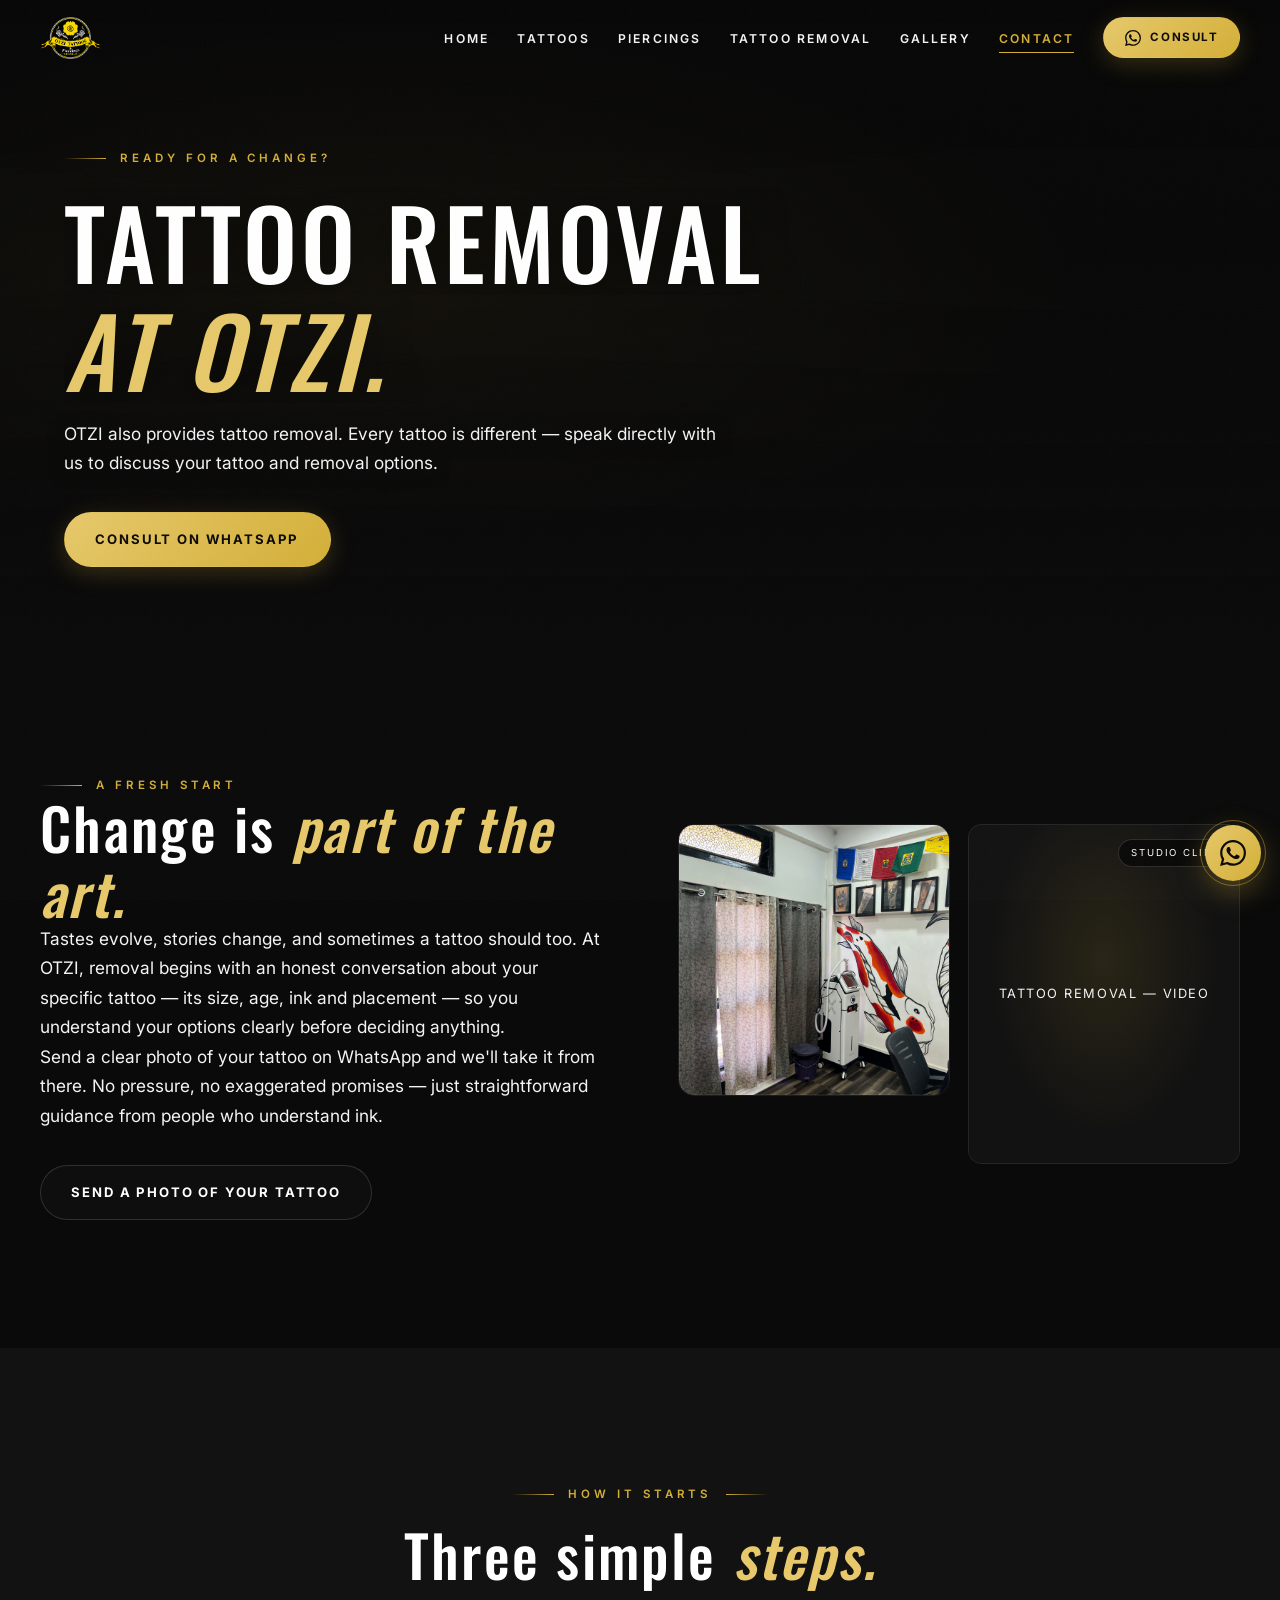
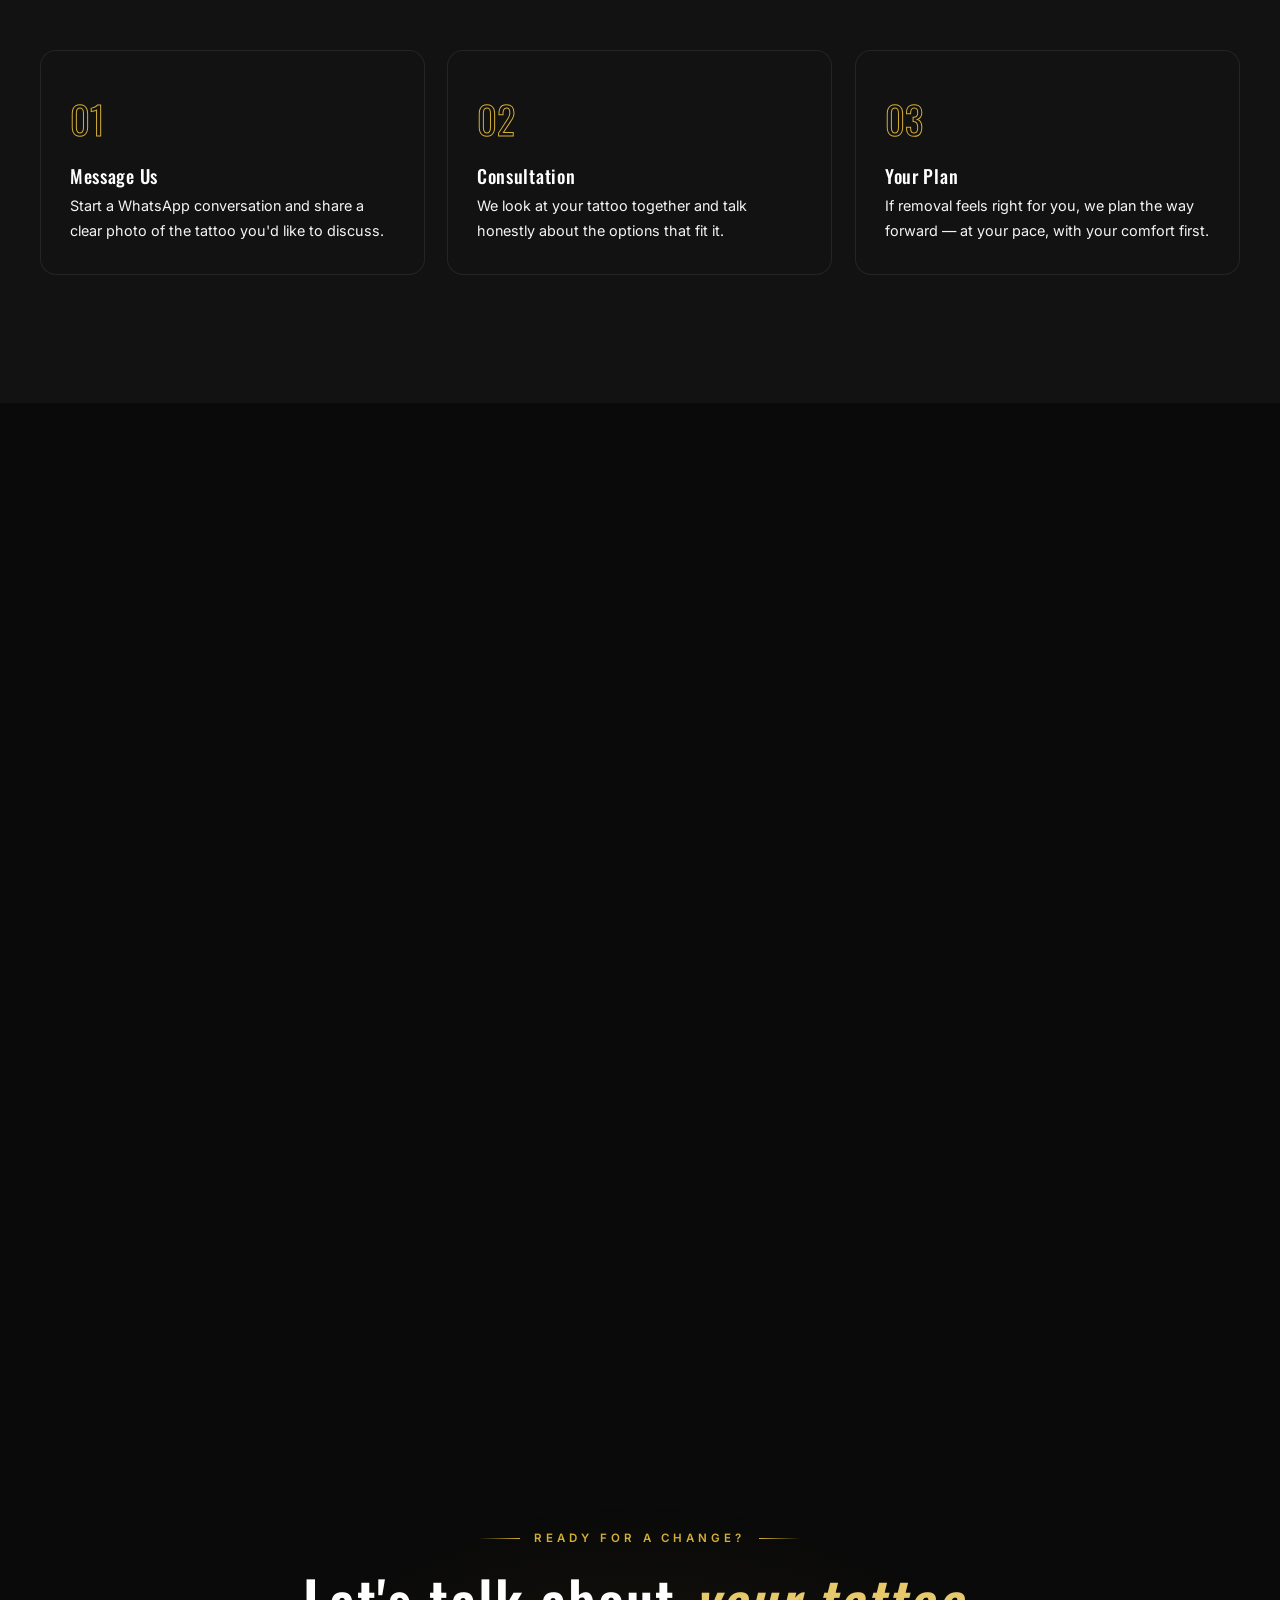
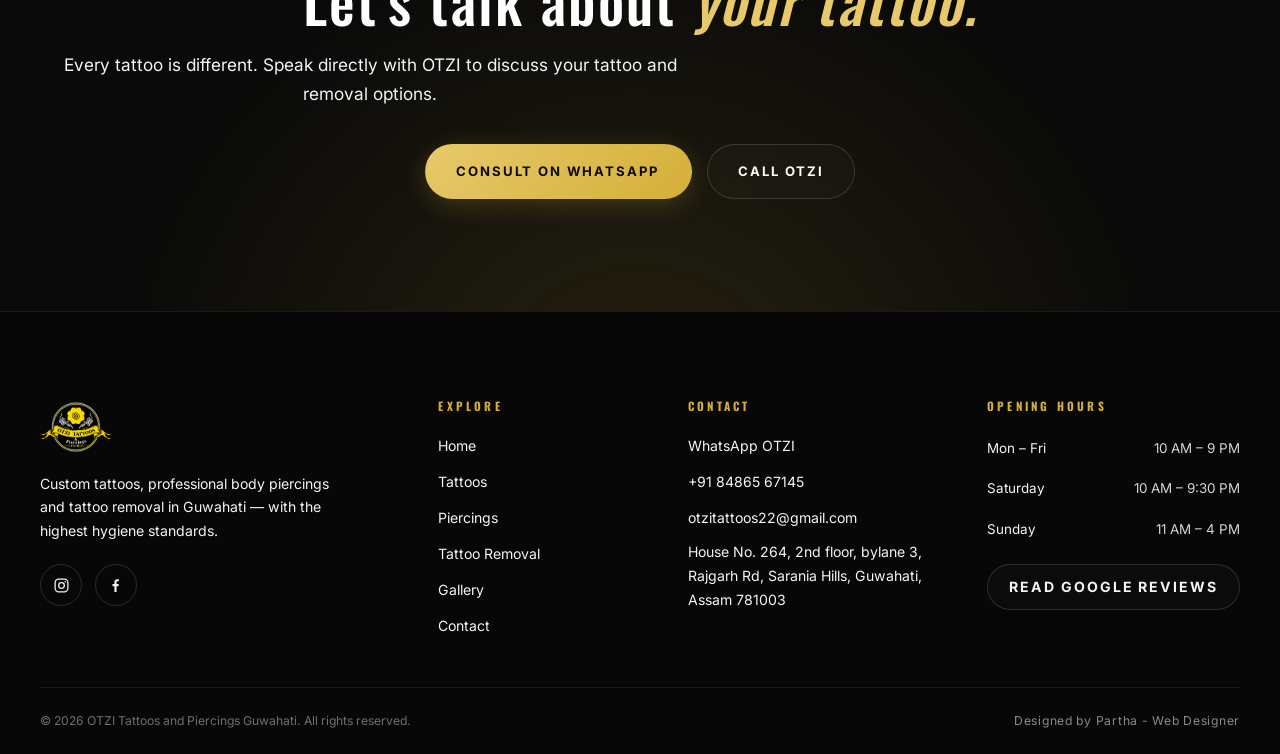
==== commit e8558af1: "Update contact.html" ====
--- a/contact.html
+++ b/contact.html
@@ -3,13 +3,13 @@
 <head>
   <meta charset="UTF-8">
   <meta name="viewport" content="width=device-width, initial-scale=1.0">
-  <title>Contact OTZI Tattoos &amp; Piercings Guwahati</title>
-  <meta name="description" content="Contact OTZI Tattoos and Piercings Guwahati — WhatsApp, call or email. House No. 264, 2nd floor, bylane 3, Rajgarh Rd, Sarania Hills, Guwahati. Open 7 days.">
-  <link rel="canonical" href="./contact.html">
+  <title>Tattoo Removal in Guwahati | OTZI Tattoos &amp; Piercings</title>
+  <meta name="description" content="Tattoo removal in Guwahati at OTZI. Every tattoo is different — consult directly with OTZI on WhatsApp to discuss your tattoo and removal options.">
+  <link rel="canonical" href="./tattoo-removal.html">
   <meta property="og:type" content="website">
-  <meta property="og:title" content="Contact OTZI Tattoos &amp; Piercings Guwahati">
-  <meta property="og:description" content="WhatsApp, call or visit OTZI in Sarania Hills, Guwahati. Open 7 days a week.">
-  <meta property="og:image" content="assets/studio/reception.jpg">
+  <meta property="og:title" content="Tattoo Removal in Guwahati | OTZI">
+  <meta property="og:description" content="Ready for a change? Consult OTZI directly about tattoo removal options.">
+  <meta property="og:image" content="assets/tattoos/removal-machine-01.jpg">
   <link rel="icon" type="image/svg+xml" href="assets/logo/favicon.svg">
   <link rel="icon" type="image/png" href="assets/logo/logo.png">
   <link rel="preconnect" href="https://fonts.googleapis.com">
@@ -62,96 +62,98 @@
 
   <main id="main">
     <!-- PAGE HERO -->
-    <section class="page-hero hero" aria-label="Contact OTZI">
-      <div class="hero-bg"><picture><source media="(min-width: 768px)" srcset="assets/studio/hero-desktop.jpg"><img src="assets/studio/hero-mobile.jpg" alt="OTZI studio in Sarania Hills, Guwahati" fetchpriority="high"></picture></div>
+    <section class="page-hero hero" aria-label="Tattoo removal at OTZI">
+      <div class="hero-bg"><picture><source media="(min-width: 768px)" srcset="assets/studio/hero-desktop.jpg"><img src="assets/studio/hero-mobile.jpg" alt="Tattoo removal at OTZI Guwahati" fetchpriority="high"></picture></div>
       <div class="hero-veil"></div>
+      <div class="particles" aria-hidden="true"></div>
       <div class="container hero-inner">
-        <p class="eyebrow fade-item" style="--d:.1s">Contact OTZI</p>
+        <p class="eyebrow fade-item" style="--d:.1s">Ready for a change?</p>
         <h1>
-          <span class="line"><span>LET'S</span></span>
-          <span class="line"><span class="gold-i">TALK.</span></span>
+          <span class="line"><span>TATTOO REMOVAL</span></span>
+          <span class="line"><span class="gold-i">AT OTZI.</span></span>
         </h1>
-        <p class="lead fade-item" style="--d:.35s">The easiest way to reach us is WhatsApp — tell us your idea and we'll guide you from there. Walk-ins welcome during opening hours.</p>
-      </div>
-    </section>
-
-    <!-- CONTACT CARDS -->
-    <section class="section" aria-labelledby="reach-title">
+        <p class="lead fade-item" style="--d:.35s">OTZI also provides tattoo removal. Every tattoo is different — speak directly with us to discuss your tattoo and removal options.</p>
+        <div class="hero-ctas fade-item" style="--d:.5s">
+          <a class="btn btn-gold" data-testid="removal-whatsapp" href="https://wa.me/918486567145?text=Hi%20OTZI%2C%20I%20want%20to%20consult%20about%20a%20tattoo%20or%20piercing." target="_blank" rel="noopener noreferrer">Consult on WhatsApp</a>
+        </div>
+      </div>
+    </section>
+
+    <!-- ABOUT REMOVAL -->
+    <section class="section" aria-labelledby="about-removal">
+      <div class="container split">
+        <div>
+          <p class="eyebrow reveal">A Fresh Start</p>
+          <h2 id="about-removal" class="reveal" style="--d:.1s">Change is <span class="gold-i">part of the art.</span></h2>
+          <p class="lead reveal" style="--d:.2s">Tastes evolve, stories change, and sometimes a tattoo should too. At OTZI, removal begins with an honest conversation about your specific tattoo — its size, age, ink and placement — so you understand your options clearly before deciding anything.</p>
+          <p class="lead reveal" style="--d:.28s">Send a clear photo of your tattoo on WhatsApp and we'll take it from there. No pressure, no exaggerated promises — just straightforward guidance from people who understand ink.</p>
+          <div class="hero-ctas reveal" style="--d:.36s">
+            <a class="btn btn-outline" data-testid="removal-send-photo" href="https://wa.me/918486567145?text=Hi%20OTZI%2C%20I%20want%20to%20consult%20about%20a%20tattoo%20or%20piercing." target="_blank" rel="noopener noreferrer">Send a Photo of Your Tattoo</a>
+          </div>
+        </div>
+        <div class="grid-2" style="gap:1.1rem">
+          <div class="media-frame square reveal-scale" style="--d:.1s"><img src="assets/tattoos/removal-machine-02.jpg" alt="Tattoo removal machine detail at OTZI" loading="lazy"></div>
+          <div class="video-card reveal-scale" style="--d:.2s">
+            <span class="video-badge">Studio Clip</span>
+            <video data-src="assets/videos/tattoo-removal-02.mp4" muted loop playsinline preload="none" poster="assets/tattoos/removal-machine-01.jpg" data-autoplay aria-label="Tattoo removal clip at OTZI"></video>
+            <div class="video-fallback"><span>Tattoo removal — video</span></div>
+          </div>
+        </div>
+      </div>
+    </section>
+
+    <!-- HOW IT STARTS -->
+    <section class="section section-alt" aria-labelledby="how-title">
       <div class="container">
         <div class="section-head center">
-          <p class="eyebrow centered reveal">Reach Us</p>
-          <h2 id="reach-title" class="reveal" style="--d:.1s">Four ways to <span class="gold-i">connect.</span></h2>
-        </div>
-        <div class="contact-cards">
-          <a class="contact-card reveal" style="--d:.05s" data-testid="contact-whatsapp" href="https://wa.me/918486567145?text=Hi%20OTZI%2C%20I%20want%20to%20consult%20about%20a%20tattoo%20or%20piercing." target="_blank" rel="noopener noreferrer">
-            <span class="c-icon"><svg viewBox="0 0 24 24" fill="currentColor" aria-hidden="true"><path d="M17.472 14.382c-.297-.149-1.758-.867-2.03-.967-.273-.099-.471-.148-.67.15-.197.297-.767.966-.94 1.164-.173.199-.347.223-.644.075-.297-.15-1.255-.463-2.39-1.475-.883-.788-1.48-1.761-1.653-2.059-.173-.297-.018-.458.13-.606.134-.133.298-.347.446-.52.149-.174.198-.298.298-.497.099-.198.05-.371-.025-.52-.075-.149-.669-1.612-.916-2.207-.242-.579-.487-.5-.669-.51-.173-.008-.371-.01-.57-.01-.198 0-.52.074-.792.372-.272.297-1.04 1.016-1.04 2.479 0 1.462 1.065 2.875 1.213 3.074.149.198 2.096 3.2 5.077 4.487.709.306 1.262.489 1.694.625.712.227 1.36.195 1.871.118.571-.085 1.758-.719 2.006-1.413.248-.694.248-1.289.173-1.413-.074-.124-.272-.198-.57-.347m-5.421 7.403h-.004a9.87 9.87 0 01-5.031-1.378l-.361-.214-3.741.982.998-3.648-.235-.374a9.86 9.86 0 01-1.51-5.26c.001-5.45 4.436-9.884 9.888-9.884 2.64 0 5.122 1.03 6.988 2.898a9.825 9.825 0 012.893 6.994c-.003 5.45-4.437 9.884-9.885 9.884m8.413-18.297A11.815 11.815 0 0012.05 0C5.495 0 .16 5.335.157 11.892c0 2.096.547 4.142 1.588 5.945L.057 24l6.305-1.654a11.882 11.882 0 005.683 1.448h.005c6.554 0 11.89-5.335 11.893-11.893a11.821 11.821 0 00-3.48-8.413Z"/></svg></span>
-            <h3>WhatsApp</h3>
-            <p>Fastest way to consult — send your idea or a photo.</p>
-            <span class="c-link">WhatsApp OTZI <svg viewBox="0 0 24 24" fill="none" stroke="currentColor" stroke-width="2" aria-hidden="true"><path d="M5 12h14M13 6l6 6-6 6"/></svg></span>
-          </a>
-          <a class="contact-card reveal" style="--d:.12s" data-testid="contact-call" href="tel:+918486567145">
-            <span class="c-icon"><svg viewBox="0 0 24 24" fill="currentColor" aria-hidden="true"><path d="M6.62 10.79a15.05 15.05 0 006.59 6.59l2.2-2.2a1 1 0 011.02-.24c1.12.37 2.33.57 3.57.57a1 1 0 011 1V20a1 1 0 01-1 1C10.4 21 3 13.6 3 4a1 1 0 011-1h3.5a1 1 0 011 1c0 1.25.2 2.45.57 3.57a1 1 0 01-.25 1.02l-2.2 2.2z"/></svg></span>
-            <h3>Call</h3>
-            <p>+91 84865 67145</p>
-            <span class="c-link">Call OTZI <svg viewBox="0 0 24 24" fill="none" stroke="currentColor" stroke-width="2" aria-hidden="true"><path d="M5 12h14M13 6l6 6-6 6"/></svg></span>
-          </a>
-          <a class="contact-card reveal" style="--d:.19s" data-testid="contact-email" href="mailto:otzitattoos22@gmail.com">
-            <span class="c-icon"><svg viewBox="0 0 24 24" fill="none" stroke="currentColor" stroke-width="1.8" aria-hidden="true"><rect x="3" y="5" width="18" height="14" rx="2"/><path d="M3 7l9 6 9-6"/></svg></span>
-            <h3>Email</h3>
-            <p>otzitattoos22@gmail.com</p>
-            <span class="c-link">Email OTZI <svg viewBox="0 0 24 24" fill="none" stroke="currentColor" stroke-width="2" aria-hidden="true"><path d="M5 12h14M13 6l6 6-6 6"/></svg></span>
-          </a>
-          <a class="contact-card reveal" style="--d:.26s" data-testid="contact-maps" href="https://maps.app.goo.gl/goTLdsNbNupBTDGr5" target="_blank" rel="noopener noreferrer">
-            <span class="c-icon"><svg viewBox="0 0 24 24" fill="currentColor" aria-hidden="true"><path d="M12 2a7 7 0 00-7 7c0 5.25 7 13 7 13s7-7.75 7-13a7 7 0 00-7-7zm0 9.5A2.5 2.5 0 1112 6.5a2.5 2.5 0 010 5z"/></svg></span>
-            <h3>Visit</h3>
-            <p>Sarania Hills, Guwahati — find us on Google Maps.</p>
-            <span class="c-link">Open Google Maps <svg viewBox="0 0 24 24" fill="none" stroke="currentColor" stroke-width="2" aria-hidden="true"><path d="M5 12h14M13 6l6 6-6 6"/></svg></span>
-          </a>
-        </div>
-      </div>
-    </section>
-
-    <!-- HOURS + MAP -->
-    <section class="section section-alt" aria-labelledby="visit-title">
-      <div class="container split" style="align-items:start">
-        <div>
-          <p class="eyebrow reveal">Visit The Studio</p>
-          <h2 id="visit-title" class="reveal" style="--d:.1s">Open <span class="gold-i">7 days.</span></h2>
-          <p class="lead reveal" style="--d:.18s">OTZI Tattoos and Piercings Guwahati<br>House No. 264, 2nd floor, bylane 3,<br>Rajgarh Rd, Sarania Hills,<br>Guwahati, Assam 781003</p>
-          <table class="hours-table reveal" style="--d:.26s;margin-top:1.6rem" aria-label="Opening hours">
-            <tbody>
-              <tr data-day="1"><td>Monday</td><td>10 AM – 9 PM</td></tr>
-              <tr data-day="2"><td>Tuesday</td><td>10 AM – 9 PM</td></tr>
-              <tr data-day="3"><td>Wednesday</td><td>10 AM – 9 PM</td></tr>
-              <tr data-day="4"><td>Thursday</td><td>10 AM – 9 PM</td></tr>
-              <tr data-day="5"><td>Friday</td><td>10 AM – 9 PM</td></tr>
-              <tr data-day="6"><td>Saturday</td><td>10 AM – 9:30 PM</td></tr>
-              <tr data-day="0"><td>Sunday</td><td>11 AM – 4 PM</td></tr>
-            </tbody>
-          </table>
-          <div class="socials reveal" style="--d:.34s">
-            <a href="https://www.instagram.com/otzi_tattoos22?utm_source=ig_web_button_share_sheet&stkn=ZDNlZDc0MzIxNw==" target="_blank" rel="noopener noreferrer" aria-label="OTZI on Instagram" data-testid="contact-instagram"><svg viewBox="0 0 24 24" fill="none" stroke="currentColor" stroke-width="1.8" aria-hidden="true"><rect x="3" y="3" width="18" height="18" rx="5"/><circle cx="12" cy="12" r="4"/><circle cx="17.2" cy="6.8" r="1.1" fill="currentColor" stroke="none"/></svg></a>
-            <a href="https://www.facebook.com/share/1dkEFU6U72/" target="_blank" rel="noopener noreferrer" aria-label="OTZI on Facebook" data-testid="contact-facebook"><svg viewBox="0 0 24 24" fill="currentColor" aria-hidden="true"><path d="M13.5 21v-8h2.7l.4-3.2h-3.1V7.7c0-.9.3-1.6 1.7-1.6h1.5V3.2c-.3 0-1.2-.1-2.3-.1-2.3 0-3.9 1.4-3.9 4v2.7H7.8V13h2.7v8h3z"/></svg></a>
-          </div>
-        </div>
-        <div>
-          <div class="map-frame reveal-scale" style="--d:.15s">
-            <iframe title="OTZI Tattoos and Piercings Guwahati on Google Maps" src="https://www.google.com/maps?q=OTZI+Tattoos+and+Piercings+Guwahati&output=embed" loading="lazy" referrerpolicy="no-referrer-when-downgrade" allowfullscreen></iframe>
-          </div>
-          <div class="hero-ctas reveal" style="--d:.25s">
-            <a class="btn btn-outline" data-testid="contact-directions" href="https://maps.app.goo.gl/goTLdsNbNupBTDGr5" target="_blank" rel="noopener noreferrer">Get Directions</a>
-          </div>
-        </div>
+          <p class="eyebrow centered reveal">How It Starts</p>
+          <h2 id="how-title" class="reveal" style="--d:.1s">Three simple <span class="gold-i">steps.</span></h2>
+        </div>
+        <div class="steps">
+          <div class="step reveal" style="--d:.05s"><h3>Message Us</h3><p>Start a WhatsApp conversation and share a clear photo of the tattoo you'd like to discuss.</p></div>
+          <div class="step reveal" style="--d:.15s"><h3>Consultation</h3><p>We look at your tattoo together and talk honestly about the options that fit it.</p></div>
+          <div class="step reveal" style="--d:.25s"><h3>Your Plan</h3><p>If removal feels right for you, we plan the way forward — at your pace, with your comfort first.</p></div>
+        </div>
+      </div>
+    </section>
+
+    <!-- STUDIO CLIPS -->
+    <section class="section" aria-labelledby="clips-title">
+      <div class="container">
+        <div class="section-head center">
+          <p class="eyebrow centered reveal">Inside the Studio</p>
+          <h2 id="clips-title" class="reveal" style="--d:.1s">Removal at OTZI, <span class="gold-i">up close.</span></h2>
+        </div>
+        <div class="grid-3">
+          <div class="video-card reveal-scale" style="--d:.05s">
+            <span class="video-badge">Clip 01</span>
+            <video data-src="assets/videos/tattoo-removal-01.mp4" muted loop playsinline preload="none" poster="assets/tattoos/removal-machine-01.jpg" controls aria-label="Tattoo removal video 1 at OTZI"></video>
+            <div class="video-fallback"><span>Removal clip 01</span></div>
+          </div>
+          <div class="video-card reveal-scale" style="--d:.12s">
+            <span class="video-badge">Clip 02</span>
+            <video data-src="assets/videos/tattoo-removal-02.mp4" muted loop playsinline preload="none" poster="assets/tattoos/removal-machine-02.jpg" controls aria-label="Tattoo removal video 2 at OTZI"></video>
+            <div class="video-fallback"><span>Removal clip 02</span></div>
+          </div>
+          <div class="video-card reveal-scale" style="--d:.19s">
+            <span class="video-badge">Clip 03</span>
+            <video data-src="assets/videos/tattoo-removal-03.mp4" muted loop playsinline preload="none" poster="assets/tattoos/removal-machine-01.jpg" controls aria-label="Tattoo removal video 3 at OTZI"></video>
+            <div class="video-fallback"><span>Removal clip 03</span></div>
+          </div>
+        </div>
+        <p class="lead center reveal" style="--d:.15s;margin-top:2.2rem">Considering a cover-up instead? OTZI specialises in <a href="tattoos.html" class="gold" style="text-decoration:underline;text-underline-offset:4px">cover-ups and reworks</a> too — ask us which path suits your tattoo.</p>
       </div>
     </section>
 
     <!-- CTA -->
     <section class="cta-band" aria-labelledby="cta-title">
       <div class="container">
-        <p class="eyebrow centered reveal">One Message Away</p>
-        <h2 id="cta-title" class="reveal" style="--d:.1s">Say hello <span class="gold-i">on WhatsApp.</span></h2>
+        <p class="eyebrow centered reveal">Ready For A Change?</p>
+        <h2 id="cta-title" class="reveal" style="--d:.1s">Let's talk about <span class="gold-i">your tattoo.</span></h2>
+        <p class="lead center reveal" style="--d:.2s">Every tattoo is different. Speak directly with OTZI to discuss your tattoo and removal options.</p>
         <div class="hero-ctas reveal" style="--d:.3s">
-          <a class="btn btn-gold" data-magnetic data-testid="contact-final-cta" href="https://wa.me/918486567145?text=Hi%20OTZI%2C%20I%20want%20to%20consult%20about%20a%20tattoo%20or%20piercing." target="_blank" rel="noopener noreferrer">WhatsApp OTZI</a>
+          <a class="btn btn-gold" data-magnetic data-testid="removal-final-cta" href="https://wa.me/918486567145?text=Hi%20OTZI%2C%20I%20want%20to%20consult%20about%20a%20tattoo%20or%20piercing." target="_blank" rel="noopener noreferrer">Consult on WhatsApp</a>
+          <a class="btn btn-outline" href="tel:+918486567145" data-testid="removal-call">Call OTZI</a>
         </div>
       </div>
     </section>
